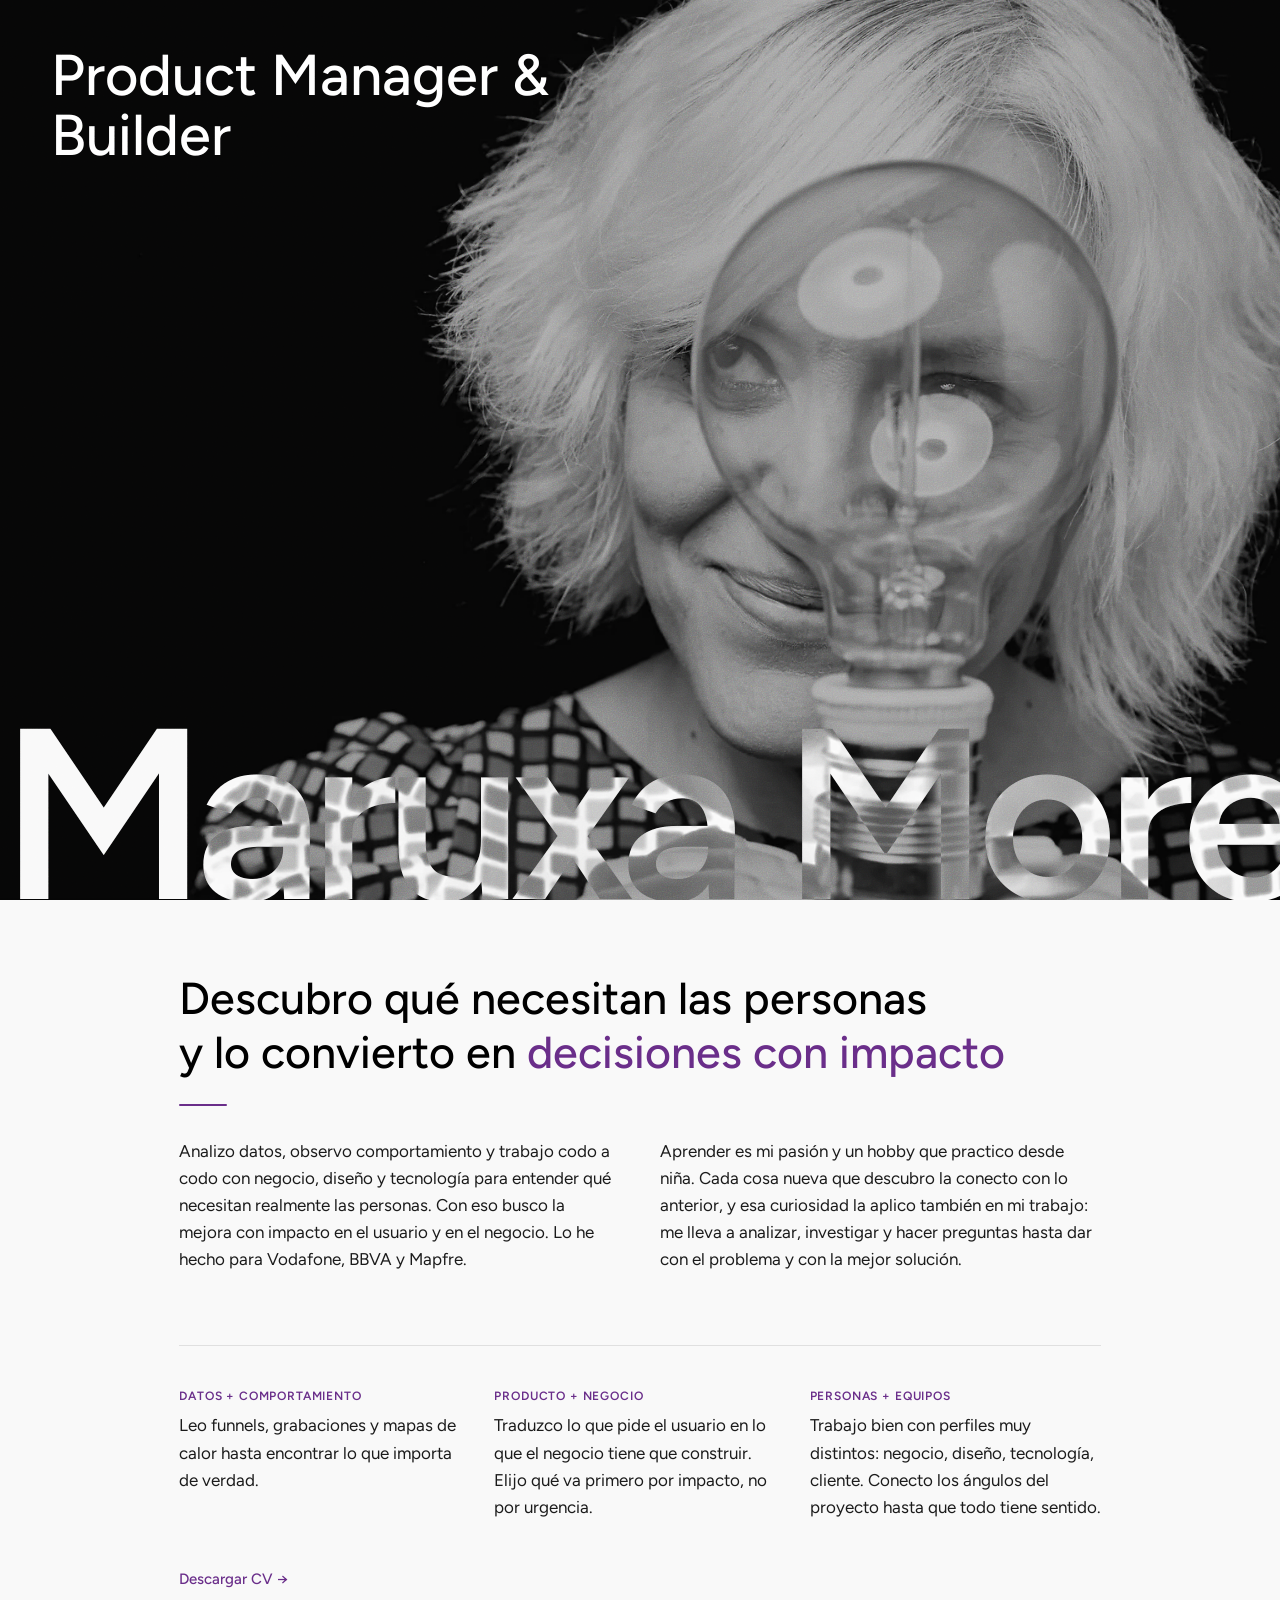
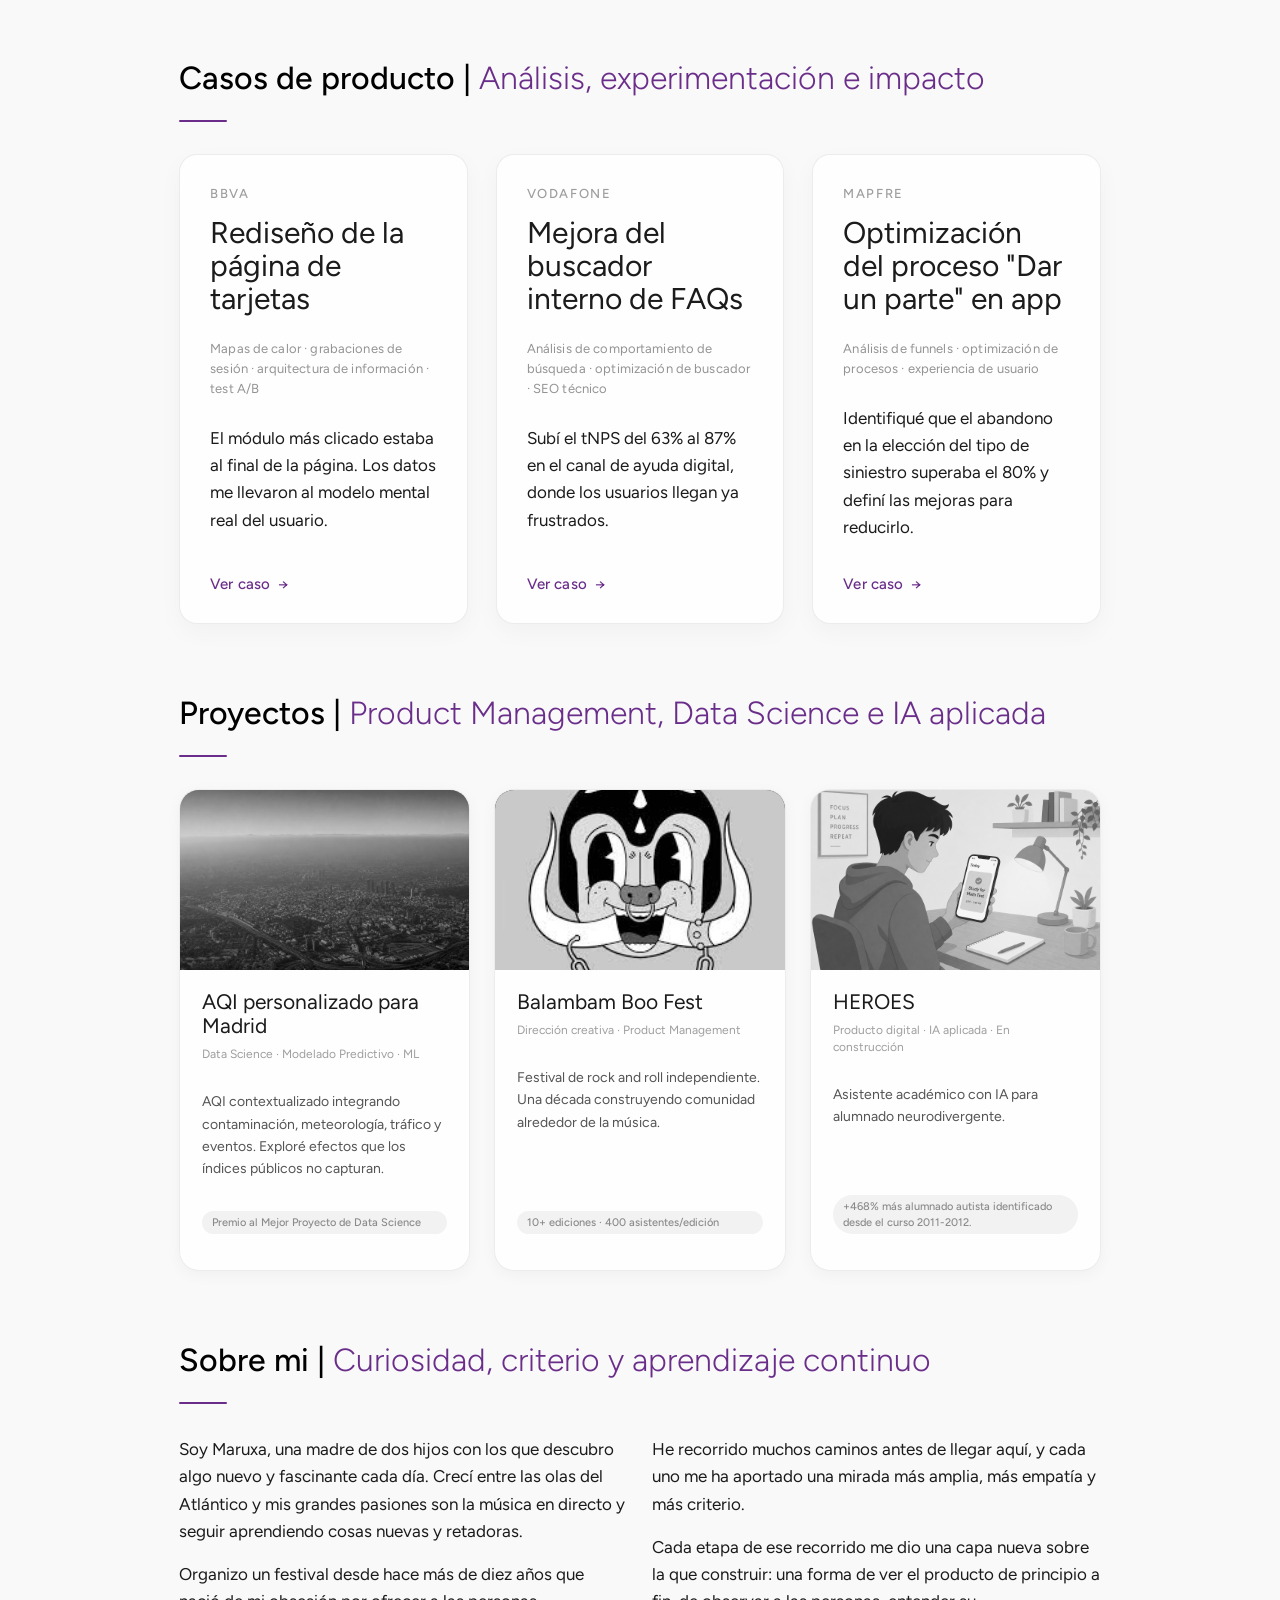
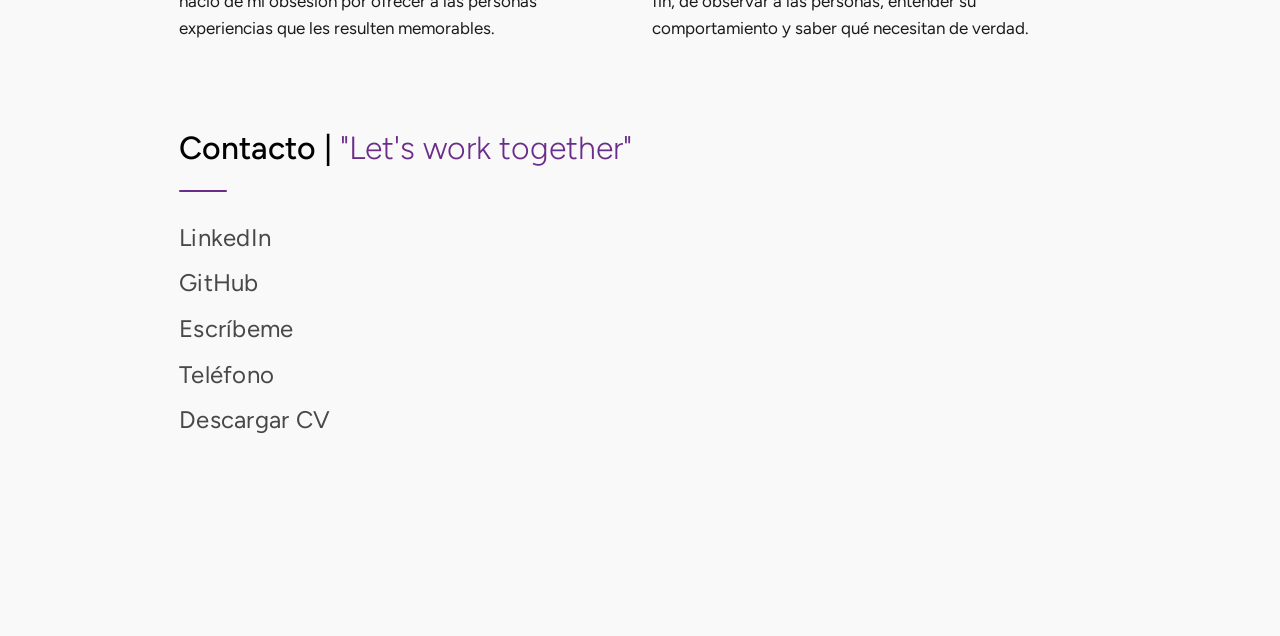
==== index.html @ 95487d27 "Tarjeta HEROES: cifra +468% y descripción actualizadas Co-authored-by: Cursor <cursoragent@cursor.co" ====
<!DOCTYPE html>
<html lang="es">
 <head>
  <meta charset="utf-8" />
  <meta http-equiv="X-UA-Compatible" content="IE=edge" />
  <meta name="viewport" content="width=device-width, initial-scale=1" />

  <!-- Site Meta content -->
  <link rel="apple-touch-icon" sizes="76x76" href="img/apple-touch-icon.png" />
  <link rel="manifest" href="img/site.webmanifest" />
  <link rel="mask-icon" href="img/safari-pinned-tab.svg" color="#5bbad5" />
  <meta name="msapplication-TileColor" content="#da532c" />
  <meta name="theme-color" content="#ffffff" />

  <meta name="description" content="Maruxa Moreira, Product Manager & Builder." />
  <meta property="og:title" content="Maruxa Moreira | Product Manager & Builder" />
  <meta property="og:type" content="website" />
  <meta property="og:url" content="https://maruxamoreira.com" />
  <meta property="og:description" content="Maruxa Moreira, Product Manager & Builder." />
  <meta property="og:image" content="https://maruxamoreira.com/img/Maruxa&Fer29-min.jpg" />

  <title>Maruxa Moreira | Product Manager &amp; Builder</title>
  <!-- Favicon Included -->
  <link
   rel="icon"
   type="image/png"
   sizes="32x32"
   href="img/favicon-32x32.png"
  />
  <link
   rel="icon"
   type="image/png"
   sizes="16x16"
   href="img/favicon-16x16.png"
  />
  <link rel="manifest" href="img/site.webmanifest" />
  <!-- Main Stylesheet Included -->
  <script>document.documentElement.classList.add("js");</script>
  <link rel="stylesheet" type="text/css" href="css/style.css?v=hero2" />
 </head>

 <body>
  <!-- Header Section -->
  <header></header>
  <!-- Body Section -->
  <main>
   <section class="hero">
    <div class="hero-section">
     <div class="image_container">
      <div class="header-section">
       <div class="title-wrapper-hero">
        <p class="header-element-subtitle-hero">
         Product Manager &amp;<br>Builder
        </p>
        <p class="header-element-title-hero">
         <span class="marquee-track">
          <span class="marquee-item">Maruxa Moreira&nbsp;·&nbsp;</span>
          <span class="marquee-item" aria-hidden="true">Maruxa Moreira&nbsp;·&nbsp;</span>
         </span>
        </p>
       </div>
      </div>
      <img
       src="img/hero-1600.webp"
       srcset="img/hero-1200.webp 1200w, img/hero-1600.webp 1600w, img/hero-2400.webp 2400w"
       sizes="max(100vw, 150vh)"
       width="2400"
       height="1600"
       fetchpriority="high"
       decoding="async"
       alt="Maruxa Moreira, Product Manager, Product Designer y Product Builder"
      />
      <svg class="hero-grain" aria-hidden="true" focusable="false">
       <filter id="hero-grain">
        <feTurbulence type="fractalNoise" baseFrequency="0.8" numOctaves="4" stitchTiles="stitch" />
       </filter>
       <rect width="100%" height="100%" filter="url(#hero-grain)" />
      </svg>
     </div>
    </div>
   </section>

   <section class="about">
    <h2 class="frase">Descubro qué necesitan las personas<br>y lo convierto en <span>decisiones con impacto</span></h2>
    <div class="linea"></div>

    <div class="dos-col">
     <div class="col">
      <p>Analizo datos, observo comportamiento y trabajo codo a codo con negocio, diseño y tecnología para entender qué necesitan realmente las personas. Con eso busco la mejora con impacto en el usuario y en el negocio. Lo he hecho para Vodafone, BBVA y Mapfre.</p>
     </div>
     <div class="col">
      <p>Aprender es mi pasión y un hobby que practico desde niña. Cada cosa nueva que descubro la conecto con lo anterior, y esa curiosidad la aplico también en mi trabajo: me lleva a analizar, investigar y hacer preguntas hasta dar con el problema y con la mejor solución.</p>
     </div>
    </div>

    <hr class="sep">

    <div class="tres-col">
     <div class="item">
      <strong>Datos + comportamiento</strong>
      <p>Leo funnels, grabaciones y mapas de calor hasta encontrar lo que importa de verdad.</p>
     </div>
     <div class="item">
      <strong>Producto + negocio</strong>
      <p>Traduzco lo que pide el usuario en lo que el negocio tiene que construir. Elijo qué va primero por impacto, no por urgencia.</p>
     </div>
     <div class="item">
      <strong>Personas + equipos</strong>
      <p>Trabajo bien con perfiles muy distintos: negocio, diseño, tecnología, cliente. Conecto los ángulos del proyecto hasta que todo tiene sentido.</p>
     </div>
    </div>

    <a href="img/PM_CV_Maruxa Moreira.pdf" class="cta-link" target="_blank" rel="noopener noreferrer" aria-label="Descargar CV en PDF">Descargar CV →</a>
   </section>
   <section class="success-cases" id="casos">
    <div class="header-section">
     <div class="title-wrapper">
      <span class="header-element-title">Casos de producto | </span>
      <span class="header-element-subtitle">
        Análisis, experimentación e impacto
      </span>
     </div>
     <div class="linea"></div>
    </div>
    <div class="two-columns container-last-p success-cases-grid">
     <a
      class="success-cases-element success-cases-card"
      href="bbva.html"
      aria-label="Ver caso BBVA: Optimización de ventas digitales y experiencia omnicanal en banca"
     >
      <div class="success-cases-element-header">
       <span class="success-cases-element-header-company">BBVA</span>
       <p class="success-cases-element-header-title">
        Rediseño de la página de tarjetas
       </p>
       <p class="success-cases-card-meta">
        Mapas de calor · grabaciones de sesión · arquitectura de información · test A/B
       </p>
       <p class="success-cases-card-impact"><strong>
        El módulo más clicado estaba al final de la página. Los datos me llevaron al modelo mental real del usuario.
        </strong></p>
       <span class="success-cases-card-cta">Ver caso</span>
      </div>
     </a>
     <a
      class="last success-cases-card"
      href="vodafone.html"
      aria-label="Ver caso Vodafone: Mejora del buscador interno de FAQs"
     >
      <div class="success-cases-element-header">
       <span class="success-cases-element-header-company">VODAFONE</span>
       <p class="success-cases-element-header-title">
        Mejora del buscador interno de FAQs
       </p>
       <p class="success-cases-card-meta">
        Análisis de comportamiento de búsqueda · optimización de buscador · SEO técnico
       </p>
       <p class="success-cases-card-impact"><strong>
        Subí el tNPS del 63% al 87% en el canal de ayuda digital, donde los usuarios llegan ya frustrados.
        </strong></p>
       <span class="success-cases-card-cta">Ver caso</span>
      </div>
     </a>
     <a
      class="success-cases-element success-cases-card"
      href="mapfre.html"
      aria-label='Ver caso MAPFRE: Optimización del proceso "Dar un parte" en app'
     >
      <div class="success-cases-element-header">
       <span class="success-cases-element-header-company">MAPFRE</span>
       <p class="success-cases-element-header-title">
        Optimización del proceso "Dar un parte" en app
       </p>
       <p class="success-cases-card-meta">
        Análisis de funnels · optimización de procesos · experiencia de usuario
       </p>
       <p class="success-cases-card-impact"><strong>
        Identifiqué que el abandono en la elección del tipo de siniestro superaba el 80% y definí las mejoras para reducirlo.
        </strong></p>
       <span class="success-cases-card-cta">Ver caso</span>
      </div>
     </a>
   </div>
  </section>
   <section class="special-projects">
    <div class="header-section">
     <div class="title-wrapper">
      <span class="header-element-title">Proyectos | </span>
      <span class="header-element-subtitle">
       Product Management, Data Science e IA aplicada
      </span>
     </div>
     <div class="linea"></div>
    </div>
   <div class="project-cards-grid">

    <a href="immune.html" class="project-card">
     <div class="project-card-img project-card-img--aqi">
      <img src="img/project-aqi.jpg" alt="Vista aérea de Madrid con capa de contaminación atmosférica" loading="lazy">
     </div>
     <div class="project-card-body">
      <h3 class="project-card-title">AQI personalizado para Madrid</h3>
      <p class="project-card-meta">Data Science · Modelado Predictivo · ML</p>
      <p class="project-card-desc">AQI contextualizado integrando contaminación, meteorología, tráfico y eventos. Exploré efectos que los índices públicos no capturan.</p>
      <span class="project-card-achievement">Premio al Mejor Proyecto de Data Science</span>
     </div>
    </a>

    <a href="balambam.html" class="project-card">
     <div class="project-card-img project-card-img--festival">
      <img src="img/project-balambam.jpg" alt="Concierto en el Balambam Boo Fest, Toledo" loading="lazy">
     </div>
     <div class="project-card-body">
      <h3 class="project-card-title">Balambam Boo Fest</h3>
      <p class="project-card-meta">Dirección creativa · Product Management</p>
      <p class="project-card-desc">Festival de rock and roll independiente. Una década construyendo comunidad alrededor de la música.</p>
      <span class="project-card-achievement">10+ ediciones · 400 asistentes/edición</span>
     </div>
    </a>

    <a href="heroes.html" class="project-card">
     <div class="project-card-img project-card-img--maru">
      <img src="img/project-maru.jpg" alt="HEROES, asistente académico con IA para alumnado neurodivergente" loading="lazy">
     </div>
     <div class="project-card-body">
      <h3 class="project-card-title">HEROES</h3>
      <p class="project-card-meta">Producto digital · IA aplicada · En construcción</p>
      <p class="project-card-desc">Asistente académico con IA para alumnado neurodivergente.</p>
      <span class="project-card-achievement">+468% más alumnado autista identificado desde el curso 2011-2012.</span>
     </div>
    </a>

   </div>
   </section>
   <section class="about-me">
    <div class="header-section">
     <div class="title-wrapper">
      <span class="header-element-title">Sobre mi | </span>
      <span class="header-element-subtitle">
       Curiosidad, criterio y aprendizaje continuo
      </span>
     </div>
     <div class="linea"></div>
    </div>
    <div class="two-columns bottom-spacer">
     <div>
      <p>
       Soy Maruxa, una madre de dos hijos con los que descubro algo nuevo y fascinante cada día. Crecí entre las olas del Atlántico y mis grandes pasiones son la música en directo y seguir aprendiendo cosas nuevas y retadoras.
      </p>
      <p>
       Organizo un festival desde hace más de diez años que nació de mi obsesión por ofrecer a las personas experiencias que les resulten memorables.
      </p>
     </div>
     <div class="container-last-p">
      <p>
       He recorrido muchos caminos antes de llegar aquí, y cada uno me ha aportado una mirada más amplia, más empatía y más criterio.
      </p>
      <p>
       Cada etapa de ese recorrido me dio una capa nueva sobre la que construir: una forma de ver el producto de principio a fin, de observar a las personas, entender su comportamiento y saber qué necesitan de verdad.
      </p>
     </div>
    </div>
   </section>
   <section class="contact">
    <div class="header-section">
     <div class="title-wrapper">
      <span class="header-element-title">Contacto | </span>
      <span class="header-element-subtitle"> "Let's work together" </span>
     </div>
     <div class="linea"></div>
    </div>
    <div class="socials">
     <a
      href="https://www.linkedin.com/in/maruxamoreira/"
      target="_blank"
      rel="noopener noreferrer"
     >
      <p class="socials-title">LinkedIn</p>
     </a>
     <a
      href="https://github.com/marusheena/Calidad-del-Aire-en-Madrid"
      target="_blank"
      rel="noopener noreferrer"
     >
      <p class="socials-title">GitHub</p>
     </a>
     <a
      href="mailto:maruxamoreira@gmail.com"
      target="_blank"
      rel="noopener noreferrer"
     >
      <p class="socials-title">Escríbeme</p>
     </a>
     <a href="tel:692694191" target="_blank" rel="noopener noreferrer">
      <p class="socials-title">Teléfono</p>
     </a>
     <a href="img/PM_CV_Maruxa Moreira.pdf" target="_blank" rel="noopener noreferrer" aria-label="Descargar CV en PDF">
      <p class="socials-title">Descargar CV</p>
     </a>
    </div>
   </section>
  </main>
  <!-- Footer Section -->
  <footer>
  </footer>
  <!-- Custom Js Included -->
  <div class="cursor"></div>
  <script src="js/custom.js?v=hero2"></script>
 </body>
</html>
---- css/style.css ----
@charset "utf-8";

/*** Fonts Face CSS ***/
@import url('https://fonts.googleapis.com/css2?family=Figtree:ital,wght@0,300..900;1,300..900&display=swap');



/**** CSS Variables ****/

/** use variables in css property like, background-color: var(--primary-color); */
:root {
    /* --- color variables --- */
    --primary-color: #f9f9f9;
    --secondary-color: #fff;
    --border-color: #e8dede;
    --divider-color: #e5e5e5;
    --text-primary-color: #1B1B1B;
    --text-secondary-color: #888888
;
    --text-selection-color: #b3d4fc;
    --accent-color: #6a2e8a;
    --accent-soft-color: rgba(106, 46, 138, 0.18);
    --section-spacing: 72px;
    --section-spacing-mobile: 52px;
}

/* -=- Common Element CSS Start -=- */
*,
*:before,
*:after {
    -webkit-box-sizing: border-box;
    -moz-box-sizing: border-box;
    box-sizing: border-box;
}

::-moz-selection {
    background: var(--text-selection-color);
    text-shadow: none;
}

::selection {
    background: var(--text-selection-color);
    text-shadow: none;
}

/* Prevent font size inflation */
html {
  -moz-text-size-adjust: none;
  -webkit-text-size-adjust: none;
  text-size-adjust: none;
}

html,
body {
    margin: 0px;
    padding: 0px;
    font-family: 'Figtree', sans-serif;
    font-size: 16px;
    line-height: 20px;
    -webkit-font-smoothing: antialiased;
    -moz-osx-font-smoothing: grayscale;
    background-color: var(--primary-color);
}

.cursor {
    position: absolute;
    width: 50px;
    height: 50px;
    border-radius: 50%;
    background: rgba(0, 0, 0, 0.5);
    pointer-events: none; /* Asegura que el cursor no interfiera con otros elementos */
    mix-blend-mode: difference; /* Ajusta esto para lograr el efecto deseado */
}

/* img {
    border: 0px !important;
    outline: none;
    width: 100%;
    max-width: 100%;
    display: block;
} */

ul,
ol {
    /* margin: 0px; */
    /* padding: 0px; */
}

a {
    text-decoration: none;
    outline: none;
}

/* A elements that don't have a class get default styles */
a:not([class]) {
  text-decoration-skip-ink: auto;
  color: currentColor;
}

/* Remove default margin in favour of better control in authored CSS */
body, h1, h2, h3, h4, p,
figure, blockquote, dl, dd {
}

/* Remove list styles on ul, ol elements with a list role, which suggests default styling will be removed */
ul[role='list'],
ol[role='list'] {
  list-style: none;
}

a:hover,
a:focus,
a:active,
a:visited {
    outline: none;
    text-decoration: none;
}

.btn:focus,
.btn.focus,
.form-control:hover,
.form-control:focus,
.form-control:focus:Active {
    outline: none !important;
    box-shadow: none !important;
    -webkit-box-shadow: none !important;
}

p {
    margin: 0px;
    font-size: 17px;
    line-height: 1.6;
    color: var(--text-primary-color);
    font-weight: normal;
    padding-bottom: 16px;
}

hr {
    margin: 1em 0;
    padding: 0;
    display: block;
    border: 0;
    border-top: 1px solid var(--border-color);
}

audio,
canvas,
iframe,
img,
svg,
video {
    vertical-align: middle;
}

fieldset {
    border: 0;
    margin: 0;
    padding: 0;
}

input::placeholder {
    /* Chrome, Firefox, Opera, Safari 10.1+ */
    color: var(--text-secondary-color);
    opacity: 1;
}

input:-ms-input-placeholder {
    /* Internet Explorer 10-11 */
    color: var(--text-secondary-color);
}

input::-ms-input-placeholder {
    /* Microsoft Edge */
    color: var(--text-secondary-color);
}

/* Inherit fonts for inputs and buttons */
input, button,
textarea, select {
  font: inherit;
}

textarea {
    resize: none;
}

/* Make sure textareas without a rows attribute are not tiny */
textarea:not([rows]) {
  min-height: 10em;
}

textarea::placeholder {
    color: var(--text-secondary-color);
    opacity: 1;
}

textarea:-ms-input-placeholder {
    color: var(--text-secondary-color);
}

textarea::-ms-input-placeholder {
    color: var(--text-secondary-color);
}

h1,
h2,
h3,
h4,
h5,
h6,
.h1,
.h2,
.h3,
.h4,
.h5,
.h6,
p,
a {
    font-family: 'Figtree', sans-serif;
}

/*** Heading CSS ***/
h1,
.h1 {
    line-height: 32px;
}

h2,
.h2 {
    line-height: 32px;

}

h3,
.h3 {
    line-height: 32px;
}

h4,
.h4 {
    line-height: 32px;
}

h5,
.h5 {
    line-height: 32px;
}

h6,
.h6 {
    line-height: 32px;
}

/* Common Class CSS related to text alignment*/
.text-center {
    text-align: center;
}

.text-left {
    text-align: left;
}

.text-right {
    text-align: right;
}

.text-introduction {
    margin-top: 24px;
}

.grey {
    color: var(--text-secondary-color) !important;
}

/* -=- Header CSS -=- */
header {}

/* -=- Footer CSS -=- */
footer {
    padding: 2rem 8vw 3rem;
}

footer .footer-cv-link {
    margin-top: 0;
}

/* -=- Main Area CSS -=- */
main {}

/* -=- Keyframe CSS -=- */

.bottom-spacer {
    margin-bottom: 0;
}

.divider {
    background-color: var(--divider-color);
    height: 1px;
    margin-top: 1.5rem;
    margin-bottom: 1.5rem;
}

.hero-section {
    width: 100%;
    display: flex;
    justify-content: center;
    align-items: center;
    background-color: black;
}

.hero {
    background-color: black;
    padding: 0;
    height: 100vh;
    height: 100dvh;
    position: relative;
    overflow: hidden;
    display: flex;
    align-items: flex-end;
}

.title-wrapper {
    z-index: 2;
}

.header-element {
    display: block;
}

.header-section {
    display: flex;
    align-self: center;
    flex-direction: column;
}

.hero .header-section {
    position: absolute;
    top: 0;
    bottom: 0;
    left: 0;
    width: 100%;
    max-width: none;
    align-items: flex-start;
    align-self: stretch;
    height: 100%;
    padding: 0;
    overflow: hidden;
}

.hero .title-wrapper-hero {
    position: relative;
    width: 100%;
    height: 100%;
    max-width: none;
    display: flex;
    align-items: flex-end;
}

.header-element-title-hero {
    font-weight: 600;
    font-size: min(19vw, 40dvh);
    margin: 0 0 -0.15em;
    padding: 0;
    width: 100%;
    overflow: hidden;
    line-height: 1;
    letter-spacing: -0.05em;
    white-space: nowrap;
    z-index: 2;
    font-family: 'Figtree', sans-serif;
    color: #fff;
    mix-blend-mode: difference;
}

.marquee-track {
    display: flex;
    width: max-content;
    animation: marquee-scroll 20s linear infinite;
    will-change: transform;
}

.marquee-item {
    flex-shrink: 0;
}

@keyframes marquee-scroll {
    from { transform: translateX(0); }
    to { transform: translateX(-50%); }
}

.hero-grain {
    position: absolute;
    inset: 0;
    width: 100%;
    height: 100%;
    z-index: 3;
    pointer-events: none;
    mix-blend-mode: overlay;
    opacity: 0.35;
}

@media (prefers-reduced-motion: reduce) {
    .marquee-track {
        animation: none;
    }
}

.header-element-subtitle-hero {
    position: absolute;
    top: clamp(20px, 5vh, 64px);
    left: 0;
    font-weight: 500;
    font-size: clamp(22px, 4.5vw, 80px);
    color: #fff;
    line-height: 1.05;
    margin: 0 0 0 clamp(16px, 4vw, 56px);
    padding: 0;
    z-index: 2;
    font-family: 'Figtree', sans-serif;
}

.header-element-title {
    font-weight: 500;
    font-size: 32px;
    margin-bottom: 8px;
    line-height: 1.1;
    z-index: 2;
}
.header-element-subtitle {
    font-weight: 300;
    font-size: 32px;
    color: #6a2e8a;
    line-height: 1.1;
    z-index: 2;
}

.about,
.habilitites,
.success-cases,
.special-projects,
.projects,
.about-me,
.contact {
    margin-left: 8vw;
    margin-right: 8vw;
}

.about {
    margin-top: 0;
    padding-top: 72px;
    padding-bottom: 0;
}

.frase { font-size: clamp(1.8rem, 4.5vw, 2.8rem); font-weight: 500; line-height: 1.2; font-family: 'Figtree', sans-serif; margin: 0 0 0.25rem; }
.frase span { color: #6a2e8a; }
.linea { width: 48px; height: 2px; background: #6a2e8a; margin: 1.5rem 0 2rem; border-radius: 2px; }
.dos-col { display: grid; grid-template-columns: repeat(auto-fit, minmax(280px, 1fr)); gap: 2.5rem; }
.sep { border: none; border-top: 0.5px solid #e0e0e0; margin: 3.5rem 0 2.5rem; }
.tres-col { display: grid; grid-template-columns: repeat(auto-fit, minmax(200px, 1fr)); gap: 1.5rem; }
.item strong { display: block; font-size: 12px; font-weight: 600; color: #6a2e8a; text-transform: uppercase; letter-spacing: 0.07em; margin-bottom: 6px; }
.cta-link { display: inline-block; margin-top: 2rem; color: #6a2e8a; font-size: 15px; font-weight: 500; text-decoration: none; }
.cta-link:hover { color: #2c2c2a; }

.habilitites {
    margin-top: 0;
    padding-top: 80px;
}

.success-cases,
.special-projects,
.projects,
.about-me,
.contact {
    margin-top: var(--section-spacing);
}

.success-cases {
    padding-bottom: 0;
}

.special-projects-feature {
    display: grid;
    grid-template-columns: 1fr;
    gap: 28px;
    align-items: stretch;
    margin-top: 40px;
    padding: 30px;
    border: 1px solid rgba(27, 27, 27, 0.08);
    border-radius: 24px;
    background: rgba(255, 255, 255, 0.72);
    box-shadow: 0 10px 30px rgba(27, 27, 27, 0.04);
}

.special-projects-copy {
    display: flex;
    flex-direction: column;
}

.special-projects-company {
    display: inline-block;
    font-weight: 500;
    font-size: 13px;
    letter-spacing: 0.12em;
    text-transform: uppercase;
    line-height: 1.1;
    padding-bottom: 14px;
    color: var(--text-secondary-color);
    opacity: 0.82;
}

.special-projects-title {
    margin: 0;
    padding-bottom: 22px;
    font-weight: 400;
    font-size: 30px;
    line-height: 1.08;
    color: var(--text-primary-color);
    font-family: 'Figtree', sans-serif;
}

.special-projects-meta {
    font-size: 13px;
    line-height: 1.55;
    letter-spacing: 0.01em;
    color: var(--text-secondary-color);
    padding-bottom: 22px;
    opacity: 0.9;
}

.special-projects-summary,
.special-projects-contribution {
    font-size: 18px;
    line-height: 1.65;
    color: var(--text-primary-color);
    padding-bottom: 18px;
    max-width: 62ch;
}

.special-projects-contribution {
    color: rgba(27, 27, 27, 0.88);
}

.special-projects-award {
    font-size: 15px;
    line-height: 1.5;
    letter-spacing: 0.01em;
    color: rgba(106, 46, 138, 0.88);
    padding-bottom: 0;
}

.special-projects-cta {
    margin-top: 28px;
    display: inline-flex;
    align-items: center;
    position: relative;
    gap: 8px;
    width: fit-content;
    font-size: 15px;
    line-height: 1.2;
    font-weight: 500;
    color: #6a2e8a;
    letter-spacing: 0.01em;
    font-family: 'Figtree', sans-serif;
    text-decoration: none;
    transition: color 180ms ease, gap 180ms ease;
}

.download-cv-link {
    display: inline-flex;
    align-items: center;
    position: relative;
    gap: 8px;
    width: fit-content;
    font-size: 15px;
    line-height: 1.2;
    font-weight: 500;
    color: #6a2e8a;
    letter-spacing: 0.01em;
    font-family: 'Figtree', sans-serif;
    text-decoration: none;
    transition: color 180ms ease, gap 180ms ease;
}
.special-projects-cta::after, .download-cv-link::after {
    content: "→";
    font-size: 14px;
    line-height: 1;
    position: relative;
    top: 1px;
}

.special-projects-cta::before, .download-cv-link::before {
    content: "";
    position: absolute;
    left: 0;
    bottom: -2px;
    width: 100%;
    height: 1px;
    background-color: currentColor;
    transform: scaleX(0);
    transform-origin: left center;
    transition: transform 220ms ease;
}

.special-projects-cta:hover,
.special-projects-cta:focus-visible,
.download-cv-link:hover,
.download-cv-link:focus-visible {
    color: #2c2c2a;
    gap: 10px;
}

.special-projects-cta:hover::before,
.special-projects-cta:focus-visible::before,
.download-cv-link:hover::before,
.download-cv-link:focus-visible::before {
    transform: scaleX(1);
}

.special-projects-visual {
    min-height: 320px;
    display: flex;
    align-items: center;
    justify-content: center;
}

.special-projects-visual-frame {
    position: relative;
    width: min(100%, 420px);
    aspect-ratio: 1 / 1;
    border-radius: 28px;
    background:
        radial-gradient(circle at center, rgba(106, 46, 138, 0.12), rgba(106, 46, 138, 0.02) 38%, transparent 39%),
        linear-gradient(145deg, rgba(255, 255, 255, 0.92), rgba(245, 243, 248, 0.82));
    border: 1px solid rgba(27, 27, 27, 0.08);
    overflow: hidden;
}

.special-projects-ring {
    position: absolute;
    border-radius: 50%;
    border: 1px solid rgba(106, 46, 138, 0.24);
    left: 50%;
    top: 50%;
    transform: translate(-50%, -50%);
}

.special-projects-ring-outer {
    width: 82%;
    height: 82%;
}

.special-projects-ring-middle {
    width: 58%;
    height: 58%;
}

.special-projects-ring-inner {
    width: 32%;
    height: 32%;
    background: rgba(106, 46, 138, 0.08);
}

.special-projects-node,
.special-projects-center-label {
    position: absolute;
    display: inline-flex;
    align-items: center;
    justify-content: center;
    color: var(--text-primary-color);
}

.special-projects-node {
    padding: 10px 14px;
    border-radius: 999px;
    font-size: 12px;
    line-height: 1.2;
    letter-spacing: 0.06em;
    text-transform: uppercase;
}

.special-projects-center-label {
    left: 50%;
    top: 50%;
    transform: translate(-50%, -50%);
    text-align: center;
    font-family: 'Figtree', sans-serif;
    font-size: 26px;
    line-height: 1.08;
}

.special-projects-node.node-top {
    top: 10%;
    left: 50%;
    transform: translateX(-50%);
}

.special-projects-node.node-right {
    top: 50%;
    right: 6%;
    transform: translateY(-50%);
}

.special-projects-node.node-bottom {
    bottom: 10%;
    left: 50%;
    transform: translateX(-50%);
}

.special-projects-node.node-left {
    top: 50%;
    left: 6%;
    transform: translateY(-50%);
}

/* ── Grid de proyecto cards ── */
.project-cards-grid {
    display: grid;
    grid-template-columns: repeat(3, 1fr);
    gap: 20px;
    margin-top: 0;
}

.project-card {
    border-radius: 20px;
    border: 1px solid rgba(27, 27, 27, 0.08);
    background: rgba(255, 255, 255, 0.72);
    box-shadow: 0 4px 16px rgba(27, 27, 27, 0.04);
    overflow: hidden;
    display: flex;
    flex-direction: column;
    color: inherit;
    text-decoration: none;
    transition: box-shadow 220ms ease, transform 220ms ease;
}

.project-card:hover {
    box-shadow: 0 10px 32px rgba(27, 27, 27, 0.10);
    transform: translateY(-3px);
}

.project-card-img {
    width: 100%;
    height: 180px;
    overflow: hidden;
    flex-shrink: 0;
    position: relative;
}

.project-card-img img {
    width: 100%;
    height: 100%;
    object-fit: cover;
    display: block;
    filter: grayscale(100%);
    transition: filter 420ms ease, transform 320ms ease;
}

.project-card:hover .project-card-img img {
    filter: grayscale(0%);
    transform: scale(1.04);
}

.project-card-img--aqi {
    background: linear-gradient(160deg, #c5cfd6, #8fa0ad);
}

.project-card-img--festival {
    background: linear-gradient(160deg, #2a1a0e, #5c3520);
}

.project-card-img--maru {
    background: linear-gradient(160deg, rgba(106, 46, 138, 0.12), rgba(106, 46, 138, 0.28));
}

/* Badge superpuesto sobre la imagen */
.project-card-badge {
    position: absolute;
    bottom: 10px;
    left: 12px;
    background: rgba(255, 255, 255, 0.88);
    backdrop-filter: blur(6px);
    -webkit-backdrop-filter: blur(6px);
    padding: 4px 10px;
    border-radius: 999px;
    font-size: 10px;
    font-weight: 600;
    letter-spacing: 0.08em;
    text-transform: uppercase;
    color: rgba(27, 27, 27, 0.65);
    font-family: 'Figtree', sans-serif;
    line-height: 1.3;
    z-index: 1;
}

.project-card-body {
    padding: 20px 22px 22px;
    display: flex;
    flex-direction: column;
    flex: 1;
}

.project-card-title {
    font-family: 'Figtree', sans-serif;
    font-size: 21px;
    font-weight: 400;
    line-height: 1.15;
    color: var(--text-primary-color);
    margin: 0 0 8px;
}

.project-card-meta {
    font-size: 12px;
    color: rgba(27, 27, 27, 0.42);
    margin: 0 0 12px;
    line-height: 1.4;
}

.project-card-desc {
    font-size: 14px;
    line-height: 1.6;
    color: rgba(27, 27, 27, 0.75);
    margin: 0 0 14px;
    flex: 1;
}

/* Elemento de cierre — igual en las tres cards */
.project-card-achievement {
    display: inline-block;
    font-size: 11px;
    font-weight: 500;
    font-family: 'Figtree', sans-serif;
    color: rgba(27, 27, 27, 0.48);
    background: rgba(27, 27, 27, 0.05);
    border-radius: 999px;
    padding: 4px 10px;
    line-height: 1.4;
    margin-bottom: 14px;
}

.project-card-cta {
    display: inline-flex;
    align-items: center;
    gap: 6px;
    color: #6a2e8a;
    font-size: 14px;
    font-weight: 500;
    font-family: 'Figtree', sans-serif;
    text-decoration: none;
    margin-top: auto;
    transition: color 180ms ease, gap 180ms ease;
}

.project-card-cta::after {
    content: "→";
    font-size: 13px;
}

.project-card-cta:hover {
    color: #2c2c2a;
    gap: 10px;
}

.case-study-special-visual {
    margin-top: 34px;
    margin-bottom: 4px;
    min-height: auto;
}

.success-cases-grid {
    display: grid;
    grid-template-columns: 1fr;
    gap: 24px;
    align-items: stretch;
    margin-top: 0;
}

.success-cases-element {
    display: flex;
    flex-direction: column;
}

.success-cases-card {
    min-height: 100%;
    display: flex;
    flex-direction: column;
    padding: 32px 30px 30px;
    border: 1px solid rgba(27, 27, 27, 0.08);
    border-radius: 18px;
    background: rgba(255, 255, 255, 0.72);
    box-shadow: 0 8px 24px rgba(27, 27, 27, 0.035);
    transition: transform 220ms ease, box-shadow 220ms ease, border-color 220ms ease;
    backdrop-filter: blur(6px);
    -webkit-backdrop-filter: blur(6px);
    cursor: pointer;
    color: inherit;
}

.success-cases-card:hover {
    transform: translateY(-4px);
    box-shadow: 0 18px 42px rgba(27, 27, 27, 0.075);
    border-color: rgba(27, 27, 27, 0.12);
}

.success-cases-card:focus-visible {
    outline: none;
    transform: translateY(-4px);
    box-shadow: 0 18px 42px rgba(27, 27, 27, 0.075);
    border-color: rgba(106, 46, 138, 0.34);
}

.success-cases-element-header {
    display: flex;
    flex-direction: column;
    height: 100%;
}

.success-cases-element-header-company {
    font-weight: 500;
    font-size: 13px;
    letter-spacing: 0.12em;
    text-transform: uppercase;
    line-height: 1.1;
    padding-bottom: 14px;
    color: var(--text-secondary-color);
    opacity: 0.82;
}



.success-cases-element-header-title {
    font-weight: 400;
    font-size: 30px;
    line-height: 1.1;
    color: var(--text-primary-color);
    font-family: 'Figtree', sans-serif;
    padding-bottom: 24px;
}

.success-cases-card-meta {
    font-size: 13px;
    line-height: 1.55;
    letter-spacing: 0.01em;
    color: var(--text-secondary-color);
    padding-bottom: 26px;
    max-width: 100%;
    opacity: 0.9;
}

.success-cases-card-impact {
    font-size: 17px;
    line-height: 1.6;
    letter-spacing: 0;
    color: var(--text-primary-color);
    padding-bottom: 0;
    max-width: 100%;
    font-family: 'Figtree', sans-serif;
    font-weight: normal;
}

.success-cases-card-impact strong {
    font-weight: normal;
}

.success-cases-card-cta {
    margin-top: auto;
    display: inline-flex;
    align-items: center;
    position: relative;
    gap: 8px;
    width: fit-content;
    padding-top: 34px;
    font-size: 15px;
    line-height: 1.2;
    font-weight: 500;
    color: #6a2e8a;
    padding-bottom: 0;
    letter-spacing: 0.01em;
    font-family: 'Figtree', sans-serif;
    text-decoration: none;
    transition: color 180ms ease, gap 180ms ease;
}

.success-cases-card,
.success-cases-card:visited,
.success-cases-card:hover,
.success-cases-card:focus,
.success-cases-card:active {
    color: var(--text-primary-color);
    text-decoration: none;
}

.success-cases-card-cta::after {
    content: "→";
    font-size: 14px;
    line-height: 1;
    position: relative;
    top: 1px;
}

.success-cases-card-cta::before {
    content: "";
    position: absolute;
    left: 0;
    bottom: -2px;
    width: 100%;
    height: 1px;
    background-color: currentColor;
    transform: scaleX(0);
    transform-origin: left center;
    transition: transform 220ms ease;
}

.success-cases-card:hover .success-cases-card-cta,
.success-cases-card:focus-visible .success-cases-card-cta {
    color: #2c2c2a;
    gap: 10px;
}

.success-cases-card:hover .success-cases-card-cta::before,
.success-cases-card:focus-visible .success-cases-card-cta::before {
    transform: scaleX(1);
}

.case-page {
    margin: 60px 8vw 8vh 8vw;
    padding-top: 40px;
}

.case-page-project {
    padding-bottom: 10vh;
}

.case-study {
    width: 100%;
    max-width: none;
}

.case-study-back {
    display: inline-flex;
    align-items: center;
    position: relative;
    gap: 8px;
    width: fit-content;
    margin-bottom: 48px;
    font-size: 15px;
    line-height: 1.2;
    font-weight: 500;
    color: rgba(27, 27, 27, 0.82);
    letter-spacing: 0.01em;
    font-family: 'Figtree', sans-serif;
    text-decoration: none;
    transition: color 180ms ease, gap 180ms ease;
}

.case-study-back::before {
    content: "←";
    font-size: 14px;
    line-height: 1;
    position: relative;
    top: 1px;
}

.case-study-back::after {
    content: "";
    position: absolute;
    left: 0;
    bottom: -2px;
    width: 100%;
    height: 1px;
    background-color: currentColor;
    transform: scaleX(0);
    transform-origin: left center;
    transition: transform 220ms ease;
}

.case-study-back:hover {
    color: var(--accent-color);
    gap: 10px;
}

.case-study-back:hover::after,
.case-study-back:focus-visible::after {
    transform: scaleX(1);
}

.case-study-intro,
.case-study-divider,
.case-study-content {
    width: 100%;
    max-width: none;
}

.case-study-intro {
    display: block;
}

.case-study-header {
    max-width: 100%;
}

.case-study-overview {
    max-width: 100%;
    padding-top: 24px;
}

.case-study-company {
    display: inline-block;
    font-size: 13px;
    line-height: 1.1;
    letter-spacing: 0.12em;
    text-transform: uppercase;
    color: var(--text-secondary-color);
    padding-bottom: 16px;
    opacity: 0.82;
}

.case-study-title {
    margin: 0;
    padding-bottom: 0;
    font-family: 'Figtree', sans-serif;
    font-size: 64px;
    line-height: 1;
    font-weight: 400;
    color: var(--text-primary-color);
    max-width: 100%;
}

.case-study-meta {
    font-size: 15px;
    line-height: 1.5;
    color: var(--text-secondary-color);
    padding-bottom: 18px;
    opacity: 0.92;
}

.case-study-summary {
    max-width: 62ch;
    padding-bottom: 0;
    font-size: 19px;
    line-height: 1.6;
}

.case-study-resource-links {
    display: flex;
    flex-wrap: wrap;
    gap: 16px;
    padding-top: 22px;
}

.case-study-resource-link {
    display: inline-flex;
    align-items: center;
    position: relative;
    gap: 8px;
    width: fit-content;
    font-size: 15px;
    line-height: 1.2;
    font-weight: 500;
    color: rgba(27, 27, 27, 0.82);
    letter-spacing: 0.01em;
    font-family: 'Figtree', sans-serif;
    text-decoration: none;
    transition: color 180ms ease, gap 180ms ease;
}

.case-study-resource-link::after {
    content: "↗";
    font-size: 13px;
    line-height: 1;
    position: relative;
    top: 0;
}

.case-study-resource-link::before {
    content: "";
    position: absolute;
    left: 0;
    bottom: -2px;
    width: 100%;
    height: 1px;
    background-color: currentColor;
    transform: scaleX(0);
    transform-origin: left center;
    transition: transform 220ms ease;
}

.case-study-resource-link:hover,
.case-study-resource-link:focus-visible {
    color: var(--accent-color);
    gap: 10px;
}

.case-study-resource-link:hover::before,
.case-study-resource-link:focus-visible::before {
    transform: scaleX(1);
}

.case-study-highlights {
    display: grid;
    grid-template-columns: 1fr;
    gap: 20px;
    max-width: 1120px;
    padding-top: 36px;
}

.case-study-highlight {
    padding: 0;
    border-top: 0;
}

.case-study-highlight-label {
    font-size: 13px;
    line-height: 1.1;
    letter-spacing: 0.12em;
    text-transform: uppercase;
    color: var(--text-secondary-color);
    padding-bottom: 10px;
    opacity: 0.88;
}

.case-study-highlight-text {
    max-width: 22ch;
    padding-bottom: 0;
    line-height: 1.5;
    font-size: 16px;
}

.case-study-divider {
    height: 1px;
    margin: 40px 0 0;
    background-color: var(--divider-color);
}

.case-study-content {
    max-width: 920px;
    padding-top: 40px;
}

.case-study-section {
    padding-bottom: 48px;
}

.case-study-section:last-child {
    padding-bottom: 0;
}

.case-study-section-title {
    margin: 0;
    padding-bottom: 14px;
    font-family: 'Figtree', sans-serif;
    font-size: 30px;
    line-height: 1.08;
    font-weight: 400;
    color: var(--text-primary-color);
}

.case-study-section p:last-child {
    padding-bottom: 0;
}

.case-study-section p {
    padding-bottom: 12px;
}

.case-study-section .case-study-resource-link {
    margin-top: 6px;
}

.case-study-quote {
    margin: 28px 0;
    padding: 0 0 0 20px;
    border-left: 2px solid rgba(106, 46, 138, 0.35);
    font-family: 'Figtree', sans-serif;
    font-style: italic;
    font-size: 1.05rem;
    line-height: 1.65;
    color: rgba(27, 27, 27, 0.72);
}

/* Process flow — visual step-by-step */
.process-flow {
    display: flex;
    flex-wrap: wrap;
    align-items: flex-start;
    gap: 6px 4px;
    margin: 20px 0 8px;
}

.process-step {
    display: flex;
    flex-direction: column;
    align-items: center;
    gap: 7px;
    min-width: 88px;
    max-width: 108px;
}

.process-step-num {
    width: 32px;
    height: 32px;
    border-radius: 50%;
    background: rgba(106, 46, 138, 0.09);
    color: #6a2e8a;
    font-size: 0.7rem;
    font-weight: 700;
    display: flex;
    align-items: center;
    justify-content: center;
    font-family: 'Figtree', sans-serif;
    flex-shrink: 0;
}

.process-step-label {
    font-size: 0.74rem;
    font-weight: 600;
    color: #1B1B1B;
    text-align: center;
    font-family: 'Figtree', sans-serif;
    line-height: 1.35;
}

.process-arrow {
    color: rgba(106, 46, 138, 0.3);
    font-size: 1rem;
    margin-top: 6px;
    flex-shrink: 0;
    align-self: flex-start;
    padding-top: 6px;
}

/* Confidentiality note */
.case-confidentiality {
    background: rgba(106, 46, 138, 0.04);
    border-left: 3px solid rgba(106, 46, 138, 0.2);
    padding: 13px 18px;
    border-radius: 0 4px 4px 0;
    margin: 0 0 0;
}

.case-confidentiality p {
    margin: 0;
    padding-bottom: 0 !important;
    font-size: 0.82rem;
    color: rgba(27, 27, 27, 0.55);
    line-height: 1.55;
    font-family: 'Figtree', sans-serif;
}

@media (max-width: 768px) {
    .process-flow {
        flex-direction: column;
        align-items: flex-start;
        gap: 0;
    }

    .process-step {
        flex-direction: row;
        min-width: unset;
        max-width: unset;
        gap: 12px;
    }

    .process-step-label {
        text-align: left;
    }

    .process-arrow {
        margin: 2px 0 2px 11px;
        transform: rotate(90deg);
        transform-origin: center;
    }
}

.case-study-list {
    margin: 0;
    padding: 0 0 0 20px;
}

.case-study-list li {
    font-family: 'Figtree', sans-serif;
    font-size: 17px;
    line-height: 1.6;
    color: var(--text-primary-color);
    padding-bottom: 12px;
}

.case-study-list li:last-child {
    padding-bottom: 0;
}

.contact.case-study-contact {
    margin-top: 140px;
    margin-left: 0;
    margin-right: 0;
    padding-bottom: 2vh;
    width: 100%;
}

.contact.case-study-contact .divider {
    background: var(--divider-color);
}

.case-detail {
    max-width: 980px;
}

.case-detail-header {
    margin-bottom: 40px;
}

.case-detail-company {
    display: inline-block;
    font-size: 12px;
    line-height: 1.1;
    letter-spacing: 0.12em;
    text-transform: uppercase;
    color: var(--text-secondary-color);
    padding-bottom: 16px;
}

.case-detail-title {
    font-family: 'Figtree', sans-serif;
    font-size: 52px;
    line-height: 1.02;
    font-weight: 400;
    color: var(--text-primary-color);
    margin: 0;
    padding-bottom: 20px;
}

.case-detail-meta {
    font-size: 14px;
    line-height: 1.5;
    color: var(--text-secondary-color);
    padding-bottom: 20px;
}

.case-detail-summary {
    max-width: 40ch;
    padding-bottom: 0;
}

.case-detail-grid {
    display: grid;
    grid-template-columns: 1fr;
    gap: 20px;
}

.case-detail-block {
    padding: 24px 0;
    border-top: 1px solid rgba(27, 27, 27, 0.12);
}

.case-detail-block-title {
    font-size: 12px;
    line-height: 1.1;
    letter-spacing: 0.12em;
    text-transform: uppercase;
    color: var(--text-secondary-color);
    padding-bottom: 12px;
}

.case-detail-block p:last-child {
    padding-bottom: 0;
}

.case-detail-list {
    margin: 0;
    padding: 0;
    list-style: none;
}

.case-detail-list li {
    font-family: 'Figtree', sans-serif;
    font-size: 17px;
    line-height: 1.6;
    color: var(--text-primary-color);
    padding-bottom: 12px;
}

.case-detail-list li:last-child {
    padding-bottom: 0;
}

.case-back-link {
    display: inline-flex;
    align-items: center;
    gap: 8px;
    width: fit-content;
    margin-top: 40px;
    font-family: 'Figtree', sans-serif;
    font-size: 20px;
    line-height: 1;
    color: var(--text-primary-color);
    border-bottom: 1px solid rgba(27, 27, 27, 0.18);
}

.case-back-link::before {
    content: "←";
    font-size: 18px;
    line-height: 1;
}

.contact {
    margin-bottom: 8vh;
}

.contact .divider {
    margin-top: 18px;
    margin-bottom: 0;
    background-color: var(--divider-color);
    height: 1px;
}

.projects .divider {
    margin-top: 18px;
    margin-bottom: 0;
    background-color: var(--divider-color);
    height: 1px;
}

.image_container {
    position: absolute;
    inset: 0;
    width: 100%;
    height: 100%;
    display: flex;
    justify-content: flex-start;
    align-items: flex-end;
}

.image_container::after {
    content: "";
    position: absolute;
    inset: 0;
    z-index: 1;
    pointer-events: none;
    background: rgba(0, 0, 0, 0.22);
}

.image_container img {
    width: 100%;
    height: 100%;
    margin: 0;
    object-fit: cover;
    object-position: 72% center;
    transform: scaleX(-1);
    position: absolute;
    inset: 0;
    z-index: 0;
}

.js .hero .image_container img {
    opacity: 0;
    transition: opacity 800ms ease;
}

.js .hero .image_container img.is-loaded {
    opacity: 1;
}

@media (prefers-reduced-motion: reduce) {
    .js .hero .image_container img {
        transition: none;
    }
}

.jobs {
    margin-top: 20px;
}

.job-cell {
    display: grid;
    grid-template-columns: 1fr;
    align-items: baseline;
    row-gap: 4px;
    padding: 24px 0 26px;
    border-bottom: 1px solid var(--divider-color);
}

.job-cell p {
    padding-bottom: 0;
    line-height: 1.45;
}

.job-cell p:first-child {
    color: rgba(136, 136, 136, 0.9);
    font-size: 15px;
    font-weight: 400;
}

.job-cell p:nth-child(2) {
    color: var(--text-primary-color);
    font-weight: 600;
}

.job-cell p:last-child {
    color: rgba(27, 27, 27, 0.68);
    font-weight: 400;
}

.socials {
    display: grid;
    grid-template-columns: 1fr;
    row-gap: 18px;
    margin-top: 0;
}

.socials a {
    display: inline-block;
    position: relative;
    width: fit-content;
    padding: 0;
    color: rgba(27, 27, 27, 0.8);
    text-decoration: none;
    transition: color 180ms ease;
}

.socials p {
    padding-bottom: 0;
}

.socials-title {
    font-size: 24px;
    line-height: 1.15;
    font-weight: 400;
    letter-spacing: 0.01em;
    color: inherit;
    font-family: 'Figtree', sans-serif;
}

.socials a::after {
    content: "";
    position: absolute;
    left: 0;
    bottom: -2px;
    width: 100%;
    height: 1px;
    background-color: currentColor;
    transform: scaleX(0);
    transform-origin: left center;
    transition: transform 220ms ease;
}

.socials a:hover {
    color: var(--accent-color);
}

.socials a:hover .socials-title,
.socials a:focus-visible .socials-title {
    color: var(--accent-color);
}

.socials a:hover::after,
.socials a:focus-visible::after {
    transform: scaleX(1);
}

.container-last-p p:last-child {
    padding-bottom: 0px;
} 



/* https://developer.mozilla.org/en-US/docs/Web/CSS/@media/prefers-reduced-motion */
@media (prefers-reduced-motion) {
    
}

/****** Responsive CSS Start ******/

@media only screen and (min-width: 1200px) {
    .job-cell {
        grid-template-columns: 1fr 1fr 1fr;
        column-gap: 24px;
        row-gap: 0;
    }


    .title-wrapper {
        width: 100%;
    }

    .two-columns {
        display: grid;
        grid-template-columns: 1fr 1fr;
        grid-gap: 24px;
    }

    .success-cases-grid {
        grid-template-columns: repeat(3, minmax(0, 1fr));
        gap: 28px;
    }

    .special-projects-feature {
        grid-template-columns: minmax(0, 1.15fr) minmax(320px, 0.85fr);
        gap: 42px;
        padding: 36px;
    }

    .project-cards-grid {
        grid-template-columns: repeat(3, 1fr);
        gap: 24px;
    }

    .case-detail-grid {
        grid-template-columns: 1fr 1fr;
        column-gap: 48px;
    }
    .about, .habilitites, .success-cases, .special-projects, .projects, .about-me, .contact {
        margin-left: 14vw;
        margin-right: 14vw;
    }

    .case-page {
        margin: 0 14vw 8vh 14vw;
    }

    .case-study-highlights {
        grid-template-columns: repeat(3, minmax(0, 1fr));
        gap: 36px;
    }

   
}

@media only screen and (max-width: 1199px) {
    .habilitites {
    padding-top: 56px;
    }

    .success-cases,
    .special-projects,
    .projects,
    .about-me,
    .contact {
        margin-top: var(--section-spacing-mobile);
    }

    .last {
        margin-top: 42px;
    }

    .success-cases-grid {
        grid-template-columns: repeat(2, minmax(0, 1fr));
        margin-top: 0;
    }

    .special-projects-feature {
        margin-top: 0;
        padding: 28px;
    }

    .project-cards-grid {
        grid-template-columns: repeat(2, 1fr);
        gap: 20px;
    }

    .special-projects-title {
        font-size: 26px;
    }

    .special-projects-summary,
    .special-projects-contribution {
        font-size: 17px;
    }

    .success-cases-grid .last {
        margin-top: 0;
    }

    .job-cell {
        row-gap: 6px;
        padding: 24px 0;
    }

    .case-study-title {
        font-size: 56px;
        max-width: 100%;
        line-height: 1.02;
    }

    .case-study-summary {
        font-size: 18px;
    }

    .case-study-content {
        padding-top: 40px;
    }

    .case-study-section {
        padding-bottom: 40px;
    }
}

/* Media query for screens less than 740px wide */
@media (max-width: 768px) {
    .dos-col {
        grid-template-columns: 1fr;
        gap: 1.5rem;
    }

    .tres-col {
        grid-template-columns: 1fr;
        gap: 2rem;
    }

    .tres-col .item {
        border-top: 1px solid #e0e0e0;
        padding-top: 1.5rem;
    }

    .tres-col .item:first-child {
        border-top: none;
        padding-top: 0;
    }
}

@media (max-width: 740px), (max-aspect-ratio: 1/1) {
    .hero .image_container img {
        object-position: min(0px, max(calc(100vw - 150dvh), calc(50vw - 50dvh))) center;
    }

    .header-element-title-hero {
        font-size: min(40vw, 24dvh);
        mix-blend-mode: unset;
    }

    .header-element-subtitle-hero {
        top: 24px;
        font-size: clamp(28px, 10vw, 64px);
    }
}

@media (max-width: 740px) {
    .success-cases-grid {
        grid-template-columns: 1fr;
        margin-top: 0;
    }

    .special-projects-feature {
        margin-top: 0;
        padding: 24px;
        border-radius: 18px;
        gap: 24px;
    }

    .project-cards-grid {
        grid-template-columns: 1fr;
        gap: 16px;
    }

    .project-card-img {
        height: 200px;
    }

    .special-projects-title {
        font-size: 24px;
        line-height: 1.08;
    }

    .special-projects-summary,
    .special-projects-contribution {
        font-size: 16px;
        line-height: 1.6;
    }

    .special-projects-visual {
        min-height: 260px;
    }

    .special-projects-center-label {
        width: 46%;
        min-height: 84px;
        font-size: 22px;
    }

    .special-projects-node {
        font-size: 11px;
        padding: 9px 12px;
    }

    .success-cases-card {
        padding: 24px;
        border-radius: 16px;
    }

    .success-cases-element-header-title {
        font-size: 26px;
    }

    .projects .divider {
        margin-top: 16px;
    }

    .contact .divider {
        margin-top: 16px;
    }

    .jobs {
        margin-top: 16px;
    }

    .socials {
        margin-top: 16px;
    }

    .job-cell {
        row-gap: 6px;
        padding: 20px 0 22px;
    }

    .case-page {
        margin: 40px 8vw 8vh 8vw;
        padding-top: 16px;
    }

    .case-study-back {
        margin-bottom: 32px;
    }

    .case-study-title {
        font-size: 40px;
        line-height: 1.04;
        max-width: 100%;
    }

    .case-study-highlights {
        padding-top: 32px;
    }

    .case-study-content {
        padding-top: 32px;
    }

    .case-study-section {
        padding-bottom: 32px;
    }

    .case-detail-title {
        font-size: 40px;
    }
}

@media (max-height: 520px) and (max-width: 900px) {
    .header-element-subtitle-hero {
        top: 16px;
        font-size: clamp(16px, 3.2vh, 28px);
    }
}

/****** Responsive CSS End ******/

/****** HEROES case page ******/
.hr {
    --hr-space: 128px;
}

.hr-hero {
    display: grid;
    grid-template-columns: minmax(0, 1fr) 360px;
    gap: 80px;
    align-items: center;
    padding-top: 8px;
}

.hr-chip {
    display: inline-flex;
    align-items: center;
    gap: 10px;
    padding: 7px 14px;
    border-radius: 999px;
    background: var(--accent-soft-color);
    color: var(--accent-color);
    font-size: 11px;
    line-height: 1.1;
    font-weight: 600;
    letter-spacing: 0.1em;
    text-transform: uppercase;
}

@keyframes hr-pulse {
    0%, 100% { box-shadow: 0 0 0 0 rgba(106, 46, 138, 0.45); }
    50% { box-shadow: 0 0 0 6px rgba(106, 46, 138, 0); }
}

.hr-name {
    margin: 0;
    font-size: 12.5px;
    line-height: 1.1;
    font-weight: 600;
    letter-spacing: 0.1em;
    text-transform: uppercase;
    color: var(--accent-color);
}

.hr-headline {
    max-width: 24ch;
    margin: 18px 0 14px;
    font-size: 40px;
    line-height: 1.2;
    font-weight: 500;
    letter-spacing: -0.01em;
    color: var(--text-primary-color);
}

.hr-tags-wrap {
    overflow: hidden;
}

.hr-tags {
    display: flex;
    flex-wrap: wrap;
    margin: 0 0 0 -0.9em;
    padding: 0;
    font-size: 17px;
    line-height: 1.5;
    color: rgba(27, 27, 27, 0.72);
}

.hr-hero-copy .hr-hook {
    font-size: 17px;
}

.hr-tags span {
    position: relative;
    padding-left: 0.9em;
    white-space: nowrap;
}

.hr-tags span::before {
    content: "·";
    position: absolute;
    left: 0;
    width: 0.9em;
    text-align: center;
}

.hr-example {
    margin: 0;
    overflow: hidden;
    border: 1px solid var(--divider-color);
    border-radius: 20px;
    background: var(--secondary-color);
}

.hr-example-block {
    display: flex;
    flex-direction: column;
    align-items: flex-start;
    gap: 10px;
    padding: 12px 18px;
}

.hr-example-block + .hr-example-block {
    border-top: 1px solid var(--divider-color);
}

.hr-example-aids dt,
.hr-example-aids dd {
    text-wrap: pretty;
}

.hr-example-block p {
    text-wrap: balance;
}

.hr-example-block p {
    margin: 0;
    padding: 0;
    font-size: 15px;
    line-height: 1.5;
}

.hr-example-block p.hr-example-eyebrow {
    font-size: 11px;
    letter-spacing: 0.1em;
    text-transform: uppercase;
    color: rgba(27, 27, 27, 0.72);
}

.hr-example-block--before p {
    color: rgba(27, 27, 27, 0.72);
}

.hr-example-block--after {
    background: rgba(106, 46, 138, 0.06);
}

.hr-example-block--after .hr-example-task {
    font-weight: 600;
    color: var(--text-primary-color);
}

.hr-example-aids {
    display: flex;
    flex-direction: column;
    gap: 10px;
    margin: 0;
}

.hr-example-aids dt {
    font-size: 11px;
    line-height: 1.5;
    letter-spacing: 0.1em;
    text-transform: uppercase;
    color: rgba(27, 27, 27, 0.72);
}

.hr-example-aids dd {
    margin: 0;
    font-size: 15px;
    line-height: 1.5;
    font-weight: 400;
    color: var(--text-primary-color);
}

.hr-hook {
    padding-top: 48px;
    font-size: 17px;
    line-height: 1.2;
    font-weight: 600;
    color: var(--accent-color);
}

.hr-hook a {
    color: inherit;
    text-decoration: none;
}

.hr-hook a:hover {
    text-decoration: underline;
    text-underline-offset: 4px;
}

.case-page-project a:focus-visible,
.case-study-contact a:focus-visible {
    outline: 2px solid var(--accent-color);
    outline-offset: 4px;
    border-radius: 2px;
}

.hr-sr {
    position: absolute;
    width: 1px;
    height: 1px;
    margin: -1px;
    padding: 0;
    overflow: hidden;
    clip: rect(0, 0, 0, 0);
    white-space: nowrap;
    border: 0;
}

.hr .case-study-back::before,
.hr .case-study-resource-link::after {
    font-size: 15px;
}

.hr-section,
.hr-panel,
.hr-contact {
    margin-top: var(--hr-space);
}

.hr-section,
.hr-panel {
    display: grid;
    grid-template-columns: repeat(12, minmax(0, 1fr));
    column-gap: 32px;
    row-gap: 0;
}

.hr-section > *,
.hr-panel > * {
    grid-column: 1 / -1;
}

.hr-section > .hr-text,
.hr-section > .hr-list,
.hr-section > .hr-source,
.hr-section > .hr-learned,
.hr-panel > .hr-text {
    grid-column: 1 / span 8;
}

.hr-num {
    display: block;
    margin-bottom: 8px;
    font-size: 40px;
    line-height: 1;
    font-weight: 300;
    letter-spacing: -0.04em;
    color: var(--accent-soft-color);
}

.hr-h2 {
    margin: 0 0 32px;
    font-size: 32px;
    line-height: 1.12;
    font-weight: 500;
    letter-spacing: -0.025em;
    color: var(--text-primary-color);
}

.hr-text {
    margin: 0;
    padding: 0;
    font-size: 17px;
    line-height: 1.6;
    text-wrap: pretty;
}

.hr-text + .hr-stats,
.hr-text + .hr-method,
.hr-text + .hr-cards {
    margin-top: 48px;
}

.hr-subtitle {
    margin: 48px 0 16px;
    font-size: 12px;
    line-height: 1.2;
    font-weight: 600;
    letter-spacing: 0.1em;
    text-transform: uppercase;
    color: var(--accent-color);
}

.hr-stats {
    display: grid;
    grid-template-columns: repeat(3, minmax(0, 1fr));
    gap: 32px;
    margin: 0;
    padding-top: 48px;
    border-top: 1px solid var(--divider-color);
}

.hr-stat-num {
    margin: 0;
    padding-bottom: 8px;
    font-size: 40px;
    line-height: 1;
    font-weight: 600;
    letter-spacing: -0.04em;
    white-space: nowrap;
    color: var(--accent-color);
}

.hr-stat-text {
    margin: 0;
    padding: 0;
    font-size: 15px;
    line-height: 1.5;
    text-wrap: pretty;
}

.hr-source {
    margin: 24px 0 0;
    padding: 0;
    font-size: 15px;
    line-height: 1.5;
    color: rgba(27, 27, 27, 0.72);
    text-wrap: pretty;
}

.hr-source a {
    color: var(--accent-color);
    text-decoration: underline;
    text-underline-offset: 3px;
}

.hr-list {
    display: grid;
    gap: 16px;
    margin: 0;
    padding: 0;
    list-style: none;
}

.hr-list li {
    position: relative;
    padding-left: 24px;
    font-size: 17px;
    line-height: 1.6;
    text-wrap: pretty;
}

.hr-list li::before {
    content: "";
    position: absolute;
    top: 0.62em;
    left: 0;
    width: 8px;
    height: 8px;
    border-radius: 50%;
    background: var(--accent-color);
}

.hr-method {
    margin: 0;
    padding: 0;
    list-style: none;
    border-top: 1px solid var(--divider-color);
}

.hr-subtitle + .hr-method {
    margin-top: 16px;
}

.hr-text + .hr-method .hr-method-item:first-child {
    padding-top: 48px;
}

.hr-method-item {
    display: grid;
    grid-template-columns: repeat(12, minmax(0, 1fr));
    column-gap: 32px;
    align-items: baseline;
    padding: 32px 0;
    border-bottom: 1px solid var(--divider-color);
}

.hr-method-body {
    grid-column: 5 / -1;
    grid-row: 2;
}

.hr-method-num {
    grid-column: 1 / span 4;
    grid-row: 1;
    margin-bottom: 8px;
    font-size: 12px;
    line-height: 1;
    font-weight: 700;
    letter-spacing: 0.12em;
    color: var(--accent-color);
}

.hr-method-title {
    grid-column: 1 / span 4;
    grid-row: 2;
    margin: 0;
    font-size: 17px;
    line-height: 1.3;
    font-weight: 600;
    color: var(--text-primary-color);
}

.hr-method-body p {
    margin: 0;
    padding: 0;
    font-size: 15px;
    line-height: 1.6;
    text-wrap: pretty;
}

.hr-pipeline {
    display: flex;
    flex-wrap: wrap;
    gap: 16px 24px;
    margin: 16px 0 0;
    padding: 0;
    list-style: none;
}

.hr-pipeline li {
    position: relative;
    padding: 8px 16px;
    border-radius: 999px;
    border: 1px solid rgba(106, 46, 138, 0.28);
    background: #fff;
    font-size: 12px;
    line-height: 1.2;
    font-weight: 600;
    letter-spacing: 0.08em;
    text-transform: uppercase;
    white-space: nowrap;
    color: var(--text-primary-color);
}

.hr-arrow {
    position: absolute;
    top: 50%;
    left: 100%;
    width: 24px;
    text-align: center;
    transform: translateY(-52%);
    font-size: 15px;
    letter-spacing: 0;
    color: var(--accent-color);
}

.hr-panel {
    margin-right: -48px;
    margin-left: -48px;
    padding: 80px 48px;
    border-radius: 28px;
    background: rgba(106, 46, 138, 0.06);
}

.hr-cards {
    display: grid;
    grid-template-columns: repeat(2, minmax(0, 1fr));
    gap: 32px;
    margin: 0;
    padding: 0;
    list-style: none;
}

.hr-cards--steps {
    grid-template-columns: repeat(3, minmax(0, 1fr));
}

.hr-card {
    padding: 24px;
    border-radius: 18px;
    border: 1px solid var(--divider-color);
    background: #fff;
}

.hr-card h3 {
    margin: 0 0 8px;
    font-size: 17px;
    line-height: 1.3;
    font-weight: 600;
    color: var(--text-primary-color);
}

.hr-card p {
    margin: 0;
    padding: 0;
    font-size: 15px;
    line-height: 1.6;
    text-wrap: pretty;
}

.hr-cards--steps .hr-card p {
    font-size: 17px;
    line-height: 1.5;
}

.hr-step-num {
    display: inline-flex;
    align-items: center;
    justify-content: center;
    width: 28px;
    height: 28px;
    margin-bottom: 16px;
    border-radius: 50%;
    background: var(--accent-soft-color);
    color: var(--accent-color);
    font-size: 12px;
    font-weight: 700;
}

.hr-tracker {
    display: grid;
    grid-template-columns: repeat(3, minmax(0, 1fr));
    gap: 32px;
    margin: 0;
    padding: 0;
    list-style: none;
}

.hr-tracker-item {
    position: relative;
    padding-top: 24px;
    border-top: 2px solid var(--accent-color);
}

.hr-tracker-item::before {
    content: "";
    position: absolute;
    top: -7px;
    left: 0;
    width: 12px;
    height: 12px;
    border-radius: 50%;
    background: var(--accent-color);
}

.hr-tracker-item.is-current {
    border-top: 2px dashed rgba(106, 46, 138, 0.45);
}

.hr-tracker-item.is-current::before {
    background: #fff;
    border: 2px solid var(--accent-color);
    animation: hr-pulse 2.2s ease-in-out infinite;
}

.hr-tracker-title {
    margin: 0;
    padding-bottom: 8px;
    font-size: 17px;
    line-height: 1.3;
    font-weight: 600;
}

.hr-tracker-status {
    display: inline-block;
    padding: 8px 16px;
    border-radius: 999px;
    background: var(--accent-soft-color);
    color: var(--accent-color);
    font-size: 12px;
    line-height: 1.2;
    font-weight: 600;
    letter-spacing: 0.08em;
    text-transform: uppercase;
}

.hr-learned {
    margin: 0;
    padding: 0 0 0 16px;
    border-left: 2px solid var(--accent-color);
    font-size: 17px;
    line-height: 1.6;
    font-weight: 600;
    text-wrap: pretty;
}

.hr .case-study-resource-links {
    gap: 16px;
    padding-top: 48px;
}

.hr-contact .socials {
    margin-top: 0;
    row-gap: 16px;
}

.hr-contact .socials-title {
    font-size: 17px;
}

.contact.case-study-contact.hr-contact {
    margin-top: var(--hr-space);
    margin-bottom: 80px;
    padding-bottom: 0;
}

@media (max-width: 900px) {
    .case-page-project {
        margin-right: 20px;
        margin-left: 20px;
    }

    .hr {
        --hr-space: 80px;
    }

    .hr-section,
    .hr-panel {
        grid-template-columns: minmax(0, 1fr);
    }

    .hr-section > .hr-text,
    .hr-section > .hr-list,
    .hr-section > .hr-source,
    .hr-section > .hr-learned,
    .hr-panel > .hr-text {
        grid-column: 1 / -1;
    }

    .hr-panel {
        margin-right: -16px;
        margin-left: -16px;
        padding: 48px 16px;
        border-radius: 24px;
    }

    .hr-hero {
        grid-template-columns: 1fr;
        gap: 0;
    }

    .hr-hero-copy {
        display: contents;
    }

    .hr-example {
        margin-top: 48px;
    }

    .hr-hero-copy .hr-hook {
        order: 1;
    }

    .hr-method-item {
        grid-template-columns: minmax(0, 1fr);
    }

    .hr-method-num,
    .hr-method-title,
    .hr-method-body {
        grid-column: 1 / -1;
        grid-row: auto;
    }

    .hr-method-title {
        margin-bottom: 16px;
    }

    .hr-stats {
        grid-template-columns: 1fr;
        gap: 24px;
    }

    .hr-cards,
    .hr-cards--steps {
        grid-template-columns: 1fr;
        gap: 16px;
    }

    .hr-tracker {
        grid-template-columns: 1fr;
        gap: 0;
        margin-left: 8px;
    }

    .hr-tracker-item,
    .hr-tracker-item.is-current {
        padding: 0 0 24px 24px;
        border-top: 0;
        border-left: 2px solid var(--accent-color);
    }

    .hr-tracker-item.is-current {
        border-left-style: dashed;
        border-left-color: rgba(106, 46, 138, 0.45);
    }

    .hr-tracker-item:last-child {
        padding-bottom: 0;
    }

    .hr-tracker-item::before {
        top: 2px;
        left: -7px;
    }
}

@media (max-width: 740px) {
    .hr-headline,
    .hr-num,
    .hr-stat-num {
        font-size: 30px;
    }

    .hr-h2 {
        font-size: 26px;
    }
}

@media (prefers-reduced-motion: reduce) {
    .hr-tracker-item.is-current::before {
        animation: none;
    }
}
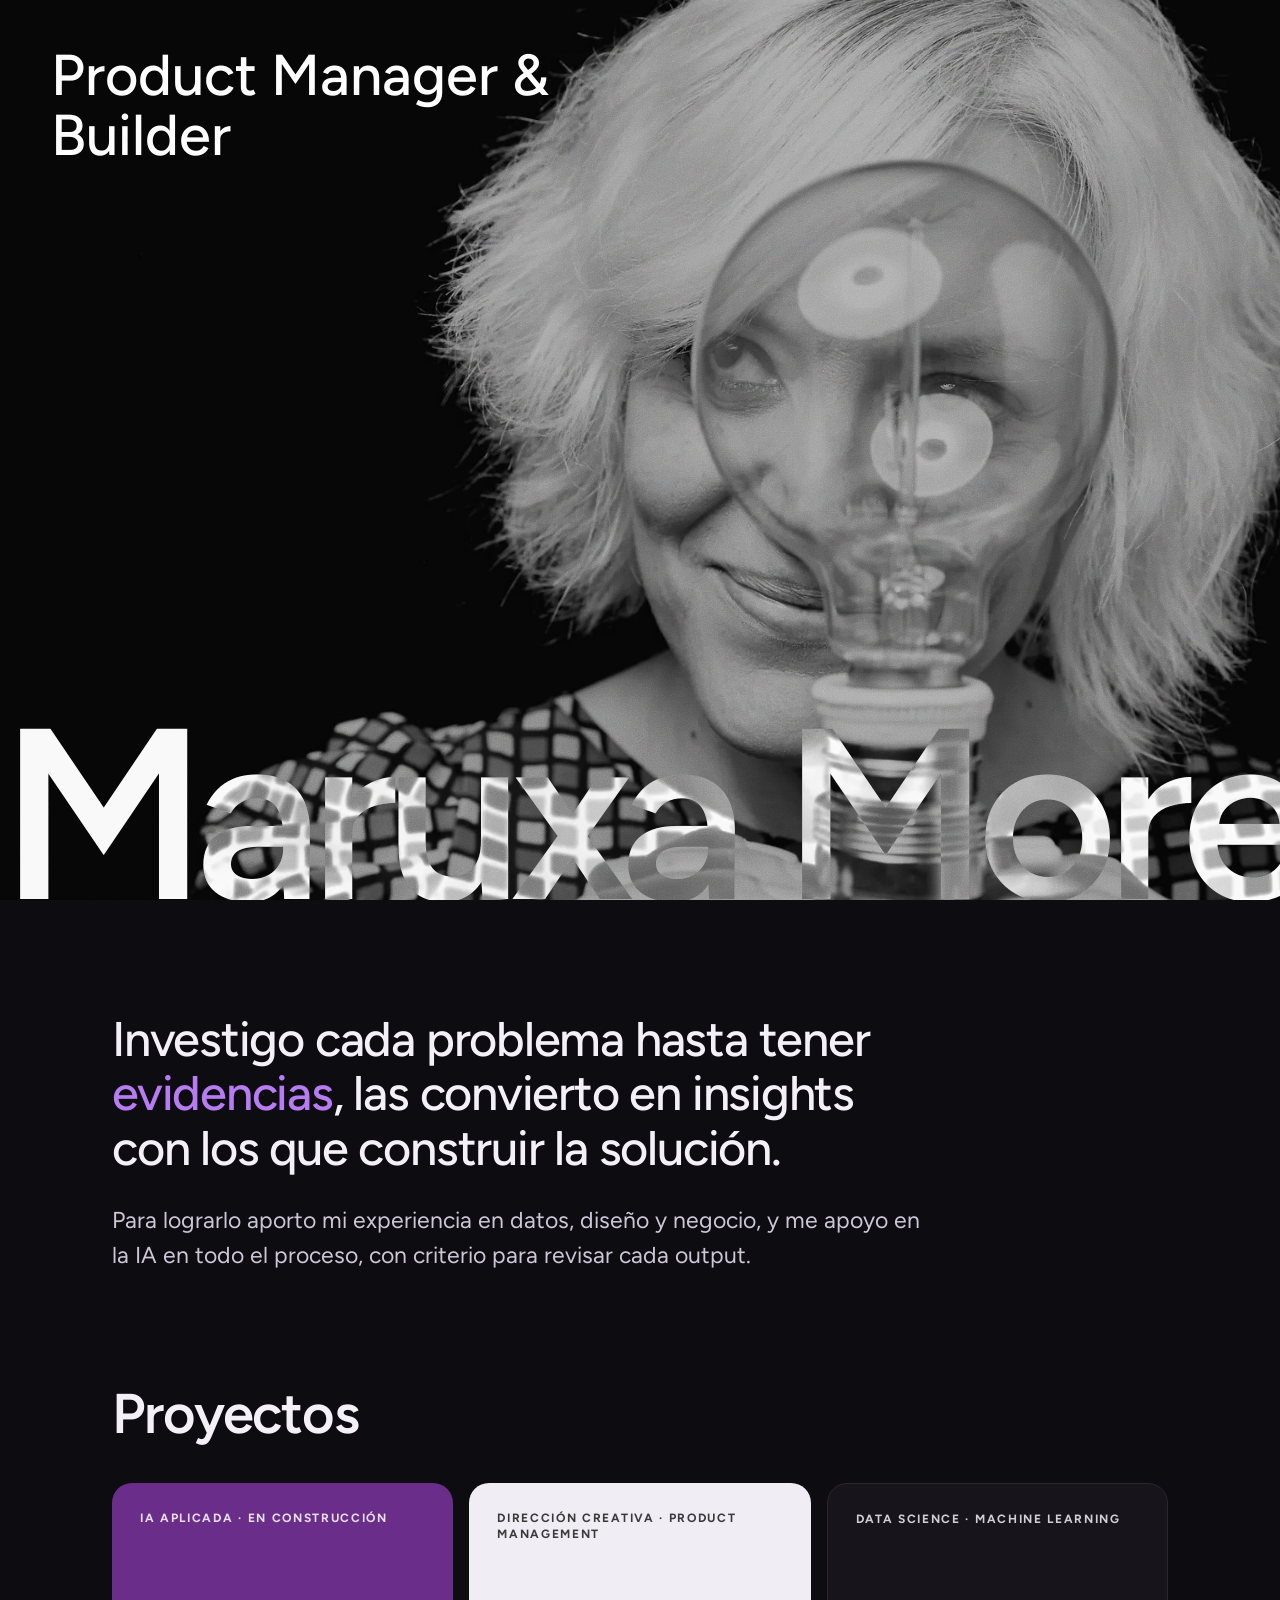
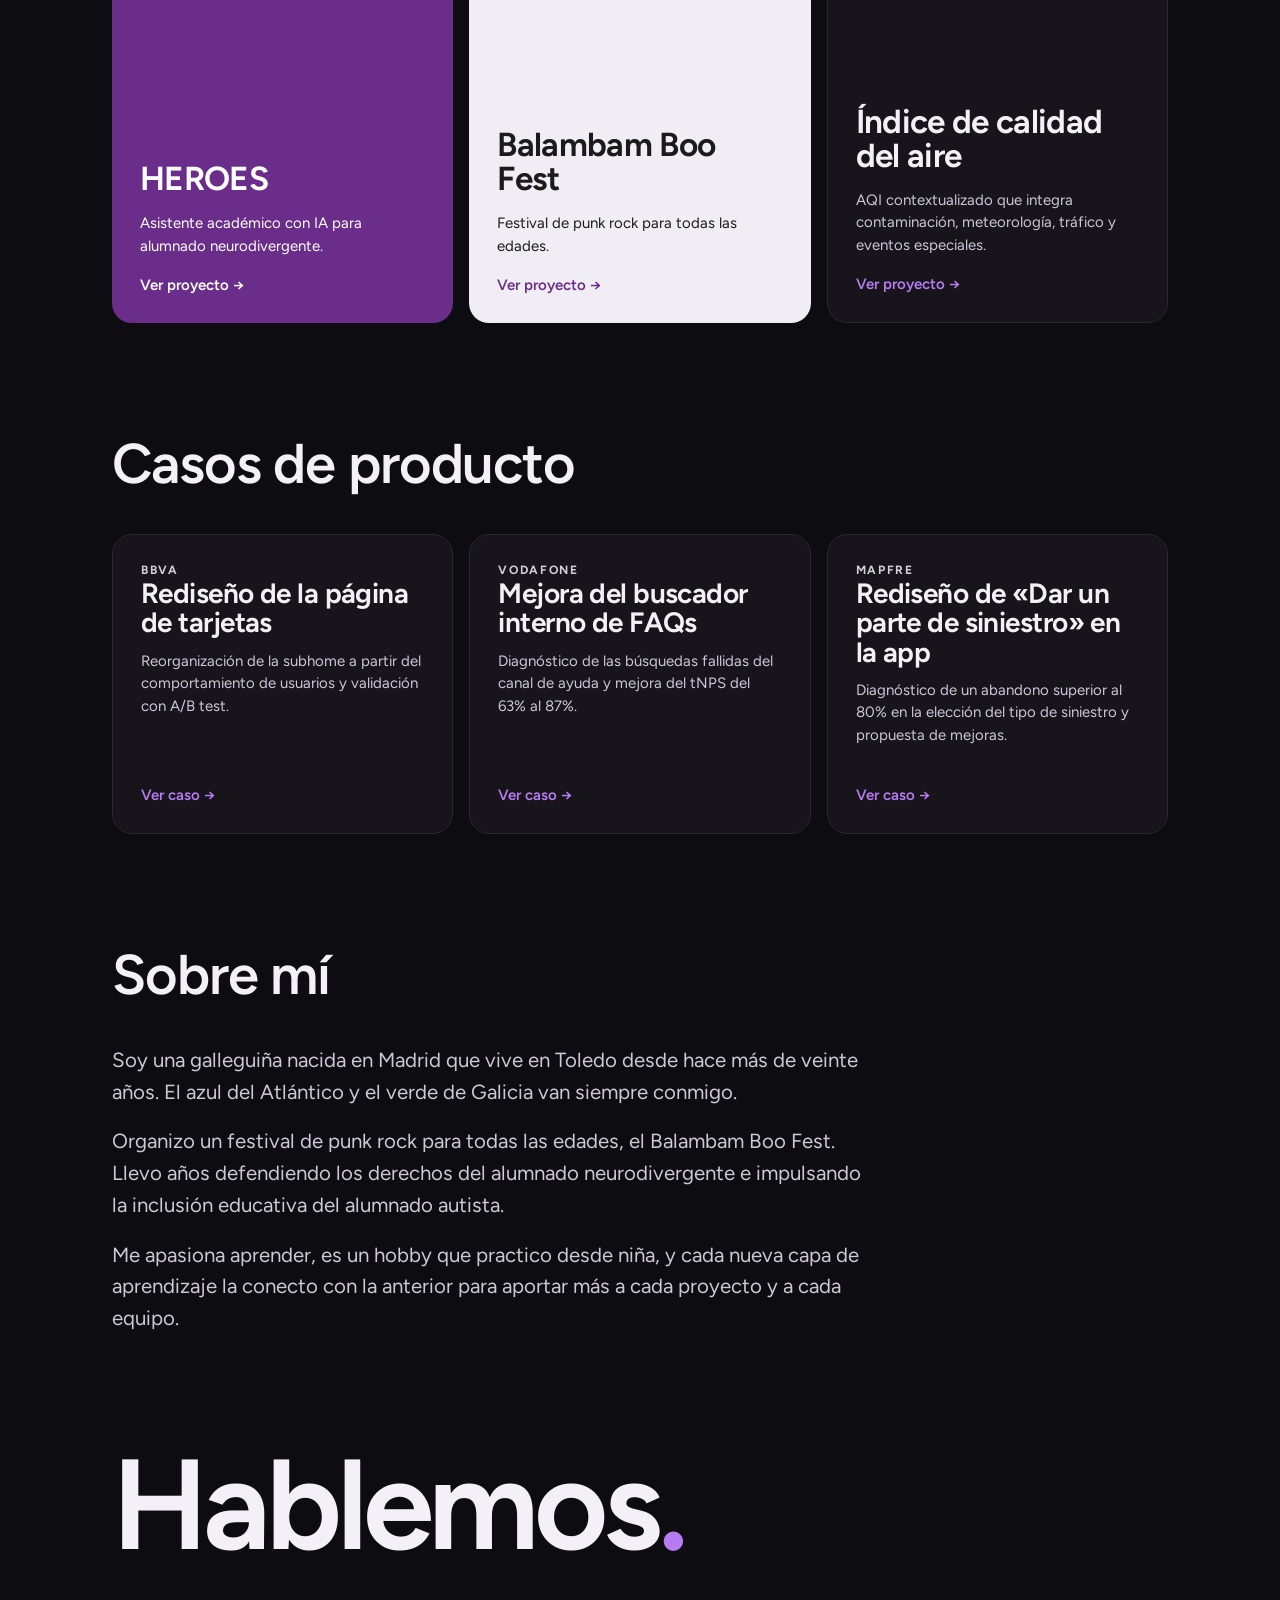
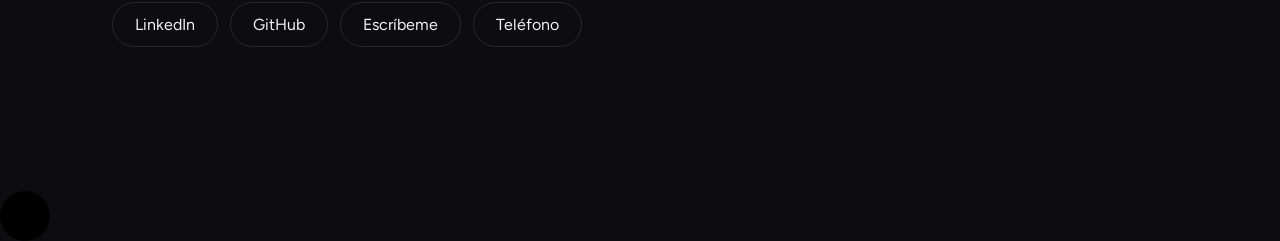
==== commit 366d34b7: "Portada en oscuro: presentación, proyectos y casos bajo .home Co-authored-by: Cursor <cursoragent@cu" ====
--- a/index.html
+++ b/index.html
@@ -10,7 +10,7 @@
   <link rel="manifest" href="img/site.webmanifest" />
   <link rel="mask-icon" href="img/safari-pinned-tab.svg" color="#5bbad5" />
   <meta name="msapplication-TileColor" content="#da532c" />
-  <meta name="theme-color" content="#ffffff" />
+  <meta name="theme-color" content="#0d0c10" />
 
   <meta name="description" content="Maruxa Moreira, Product Manager & Builder." />
   <meta property="og:title" content="Maruxa Moreira | Product Manager & Builder" />
@@ -36,10 +36,10 @@
   <link rel="manifest" href="img/site.webmanifest" />
   <!-- Main Stylesheet Included -->
   <script>document.documentElement.classList.add("js");</script>
-  <link rel="stylesheet" type="text/css" href="css/style.css?v=hero2" />
+  <link rel="stylesheet" type="text/css" href="css/style.css?v=home3" />
  </head>
 
- <body>
+ <body class="home">
   <!-- Header Section -->
   <header></header>
   <!-- Body Section -->
@@ -52,12 +52,12 @@
         <p class="header-element-subtitle-hero">
          Product Manager &amp;<br>Builder
         </p>
-        <p class="header-element-title-hero">
+        <h1 class="header-element-title-hero">
          <span class="marquee-track">
           <span class="marquee-item">Maruxa Moreira&nbsp;·&nbsp;</span>
           <span class="marquee-item" aria-hidden="true">Maruxa Moreira&nbsp;·&nbsp;</span>
          </span>
-        </p>
+        </h1>
        </div>
       </div>
       <img
@@ -68,7 +68,7 @@
        height="1600"
        fetchpriority="high"
        decoding="async"
-       alt="Maruxa Moreira, Product Manager, Product Designer y Product Builder"
+       alt="Retrato de Maruxa Moreira"
       />
       <svg class="hero-grain" aria-hidden="true" focusable="false">
        <filter id="hero-grain">
@@ -80,223 +80,111 @@
     </div>
    </section>
 
-   <section class="about">
-    <h2 class="frase">Descubro qué necesitan las personas<br>y lo convierto en <span>decisiones con impacto</span></h2>
-    <div class="linea"></div>
+   <section class="home-section home-intro">
+    <div class="home-wrap">
+     <h2 class="home-statement">Investigo cada problema hasta tener <em>evidencias</em>, las convierto en insights con los que construir la solución.</h2>
+     <p class="home-support">Para lograrlo aporto mi experiencia en datos, diseño y negocio, y me apoyo en la IA en todo el proceso, con criterio para revisar cada output.</p>
+     <a class="home-cv-btn" href="img/PM_CV_Maruxa Moreira.pdf" target="_blank" rel="noopener noreferrer" aria-label="Descargar CV en PDF" hidden>Descargar CV →</a>
+    </div>
+   </section>
 
-    <div class="dos-col">
-     <div class="col">
-      <p>Analizo datos, observo comportamiento y trabajo codo a codo con negocio, diseño y tecnología para entender qué necesitan realmente las personas. Con eso busco la mejora con impacto en el usuario y en el negocio. Lo he hecho para Vodafone, BBVA y Mapfre.</p>
-     </div>
-     <div class="col">
-      <p>Aprender es mi pasión y un hobby que practico desde niña. Cada cosa nueva que descubro la conecto con lo anterior, y esa curiosidad la aplico también en mi trabajo: me lleva a analizar, investigar y hacer preguntas hasta dar con el problema y con la mejor solución.</p>
-     </div>
-    </div>
-
-    <hr class="sep">
-
-    <div class="tres-col">
-     <div class="item">
-      <strong>Datos + comportamiento</strong>
-      <p>Leo funnels, grabaciones y mapas de calor hasta encontrar lo que importa de verdad.</p>
-     </div>
-     <div class="item">
-      <strong>Producto + negocio</strong>
-      <p>Traduzco lo que pide el usuario en lo que el negocio tiene que construir. Elijo qué va primero por impacto, no por urgencia.</p>
-     </div>
-     <div class="item">
-      <strong>Personas + equipos</strong>
-      <p>Trabajo bien con perfiles muy distintos: negocio, diseño, tecnología, cliente. Conecto los ángulos del proyecto hasta que todo tiene sentido.</p>
-     </div>
-    </div>
-
-    <a href="img/PM_CV_Maruxa Moreira.pdf" class="cta-link" target="_blank" rel="noopener noreferrer" aria-label="Descargar CV en PDF">Descargar CV →</a>
-   </section>
-   <section class="success-cases" id="casos">
-    <div class="header-section">
-     <div class="title-wrapper">
-      <span class="header-element-title">Casos de producto | </span>
-      <span class="header-element-subtitle">
-        Análisis, experimentación e impacto
-      </span>
-     </div>
-     <div class="linea"></div>
-    </div>
-    <div class="two-columns container-last-p success-cases-grid">
-     <a
-      class="success-cases-element success-cases-card"
-      href="bbva.html"
-      aria-label="Ver caso BBVA: Optimización de ventas digitales y experiencia omnicanal en banca"
-     >
-      <div class="success-cases-element-header">
-       <span class="success-cases-element-header-company">BBVA</span>
-       <p class="success-cases-element-header-title">
-        Rediseño de la página de tarjetas
-       </p>
-       <p class="success-cases-card-meta">
-        Mapas de calor · grabaciones de sesión · arquitectura de información · test A/B
-       </p>
-       <p class="success-cases-card-impact"><strong>
-        El módulo más clicado estaba al final de la página. Los datos me llevaron al modelo mental real del usuario.
-        </strong></p>
-       <span class="success-cases-card-cta">Ver caso</span>
-      </div>
-     </a>
-     <a
-      class="last success-cases-card"
-      href="vodafone.html"
-      aria-label="Ver caso Vodafone: Mejora del buscador interno de FAQs"
-     >
-      <div class="success-cases-element-header">
-       <span class="success-cases-element-header-company">VODAFONE</span>
-       <p class="success-cases-element-header-title">
-        Mejora del buscador interno de FAQs
-       </p>
-       <p class="success-cases-card-meta">
-        Análisis de comportamiento de búsqueda · optimización de buscador · SEO técnico
-       </p>
-       <p class="success-cases-card-impact"><strong>
-        Subí el tNPS del 63% al 87% en el canal de ayuda digital, donde los usuarios llegan ya frustrados.
-        </strong></p>
-       <span class="success-cases-card-cta">Ver caso</span>
-      </div>
-     </a>
-     <a
-      class="success-cases-element success-cases-card"
-      href="mapfre.html"
-      aria-label='Ver caso MAPFRE: Optimización del proceso "Dar un parte" en app'
-     >
-      <div class="success-cases-element-header">
-       <span class="success-cases-element-header-company">MAPFRE</span>
-       <p class="success-cases-element-header-title">
-        Optimización del proceso "Dar un parte" en app
-       </p>
-       <p class="success-cases-card-meta">
-        Análisis de funnels · optimización de procesos · experiencia de usuario
-       </p>
-       <p class="success-cases-card-impact"><strong>
-        Identifiqué que el abandono en la elección del tipo de siniestro superaba el 80% y definí las mejoras para reducirlo.
-        </strong></p>
-       <span class="success-cases-card-cta">Ver caso</span>
-      </div>
-     </a>
-   </div>
-  </section>
-   <section class="special-projects">
-    <div class="header-section">
-     <div class="title-wrapper">
-      <span class="header-element-title">Proyectos | </span>
-      <span class="header-element-subtitle">
-       Product Management, Data Science e IA aplicada
-      </span>
-     </div>
-     <div class="linea"></div>
-    </div>
-   <div class="project-cards-grid">
-
-    <a href="immune.html" class="project-card">
-     <div class="project-card-img project-card-img--aqi">
-      <img src="img/project-aqi.jpg" alt="Vista aérea de Madrid con capa de contaminación atmosférica" loading="lazy">
-     </div>
-     <div class="project-card-body">
-      <h3 class="project-card-title">AQI personalizado para Madrid</h3>
-      <p class="project-card-meta">Data Science · Modelado Predictivo · ML</p>
-      <p class="project-card-desc">AQI contextualizado integrando contaminación, meteorología, tráfico y eventos. Exploré efectos que los índices públicos no capturan.</p>
-      <span class="project-card-achievement">Premio al Mejor Proyecto de Data Science</span>
-     </div>
-    </a>
-
-    <a href="balambam.html" class="project-card">
-     <div class="project-card-img project-card-img--festival">
-      <img src="img/project-balambam.jpg" alt="Concierto en el Balambam Boo Fest, Toledo" loading="lazy">
-     </div>
-     <div class="project-card-body">
-      <h3 class="project-card-title">Balambam Boo Fest</h3>
-      <p class="project-card-meta">Dirección creativa · Product Management</p>
-      <p class="project-card-desc">Festival de rock and roll independiente. Una década construyendo comunidad alrededor de la música.</p>
-      <span class="project-card-achievement">10+ ediciones · 400 asistentes/edición</span>
-     </div>
-    </a>
-
-    <a href="heroes.html" class="project-card">
-     <div class="project-card-img project-card-img--maru">
-      <img src="img/project-maru.jpg" alt="HEROES, asistente académico con IA para alumnado neurodivergente" loading="lazy">
-     </div>
-     <div class="project-card-body">
-      <h3 class="project-card-title">HEROES</h3>
-      <p class="project-card-meta">Producto digital · IA aplicada · En construcción</p>
-      <p class="project-card-desc">Asistente académico con IA para alumnado neurodivergente.</p>
-      <span class="project-card-achievement">+468% más alumnado autista identificado desde el curso 2011-2012.</span>
-     </div>
-    </a>
-
-   </div>
-   </section>
-   <section class="about-me">
-    <div class="header-section">
-     <div class="title-wrapper">
-      <span class="header-element-title">Sobre mi | </span>
-      <span class="header-element-subtitle">
-       Curiosidad, criterio y aprendizaje continuo
-      </span>
-     </div>
-     <div class="linea"></div>
-    </div>
-    <div class="two-columns bottom-spacer">
-     <div>
-      <p>
-       Soy Maruxa, una madre de dos hijos con los que descubro algo nuevo y fascinante cada día. Crecí entre las olas del Atlántico y mis grandes pasiones son la música en directo y seguir aprendiendo cosas nuevas y retadoras.
-      </p>
-      <p>
-       Organizo un festival desde hace más de diez años que nació de mi obsesión por ofrecer a las personas experiencias que les resulten memorables.
-      </p>
-     </div>
-     <div class="container-last-p">
-      <p>
-       He recorrido muchos caminos antes de llegar aquí, y cada uno me ha aportado una mirada más amplia, más empatía y más criterio.
-      </p>
-      <p>
-       Cada etapa de ese recorrido me dio una capa nueva sobre la que construir: una forma de ver el producto de principio a fin, de observar a las personas, entender su comportamiento y saber qué necesitan de verdad.
-      </p>
+   <section class="home-section home-projects">
+    <div class="home-wrap">
+     <h2 class="home-h2">Proyectos</h2>
+     <div class="home-project-cards">
+      <a class="home-project-card home-project-card--heroes" href="heroes.html">
+       <span class="home-project-tags">IA aplicada · En construcción</span>
+       <div class="home-project-body">
+        <h3 class="home-project-title">HEROES</h3>
+        <p class="home-project-desc">Asistente académico con IA para alumnado neurodivergente.</p>
+        <span class="home-project-more">Ver proyecto →</span>
+       </div>
+      </a>
+      <a class="home-project-card home-project-card--balambam" href="balambam.html">
+       <span class="home-project-tags">Dirección creativa · Product Management</span>
+       <div class="home-project-body">
+        <h3 class="home-project-title">Balambam Boo Fest</h3>
+        <p class="home-project-desc">Festival de punk rock para todas las edades.</p>
+        <span class="home-project-more">Ver proyecto →</span>
+       </div>
+      </a>
+      <a class="home-project-card home-project-card--aqi" href="immune.html">
+       <span class="home-project-tags">Data Science · Machine Learning</span>
+       <div class="home-project-body">
+        <h3 class="home-project-title">Índice de calidad del aire</h3>
+        <p class="home-project-desc">AQI contextualizado que integra contaminación, meteorología, tráfico y eventos especiales.</p>
+        <span class="home-project-more">Ver proyecto →</span>
+       </div>
+      </a>
      </div>
     </div>
    </section>
-   <section class="contact">
-    <div class="header-section">
-     <div class="title-wrapper">
-      <span class="header-element-title">Contacto | </span>
-      <span class="header-element-subtitle"> "Let's work together" </span>
+
+   <section class="home-section home-cases" id="casos">
+    <div class="home-wrap">
+     <h2 class="home-h2">Casos de producto</h2>
+     <div class="home-case-cards success-cases-grid">
+      <a class="home-case-card success-cases-card" href="bbva.html">
+       <span class="home-project-tags">BBVA</span>
+       <div class="home-case-body">
+        <h3 class="home-case-title">Rediseño de la página de tarjetas</h3>
+        <p class="home-case-text">Reorganización de la subhome a partir del comportamiento de usuarios y validación con A/B test.</p>
+        <span class="home-case-more">Ver caso →</span>
+       </div>
+      </a>
+      <a class="home-case-card success-cases-card" href="vodafone.html">
+       <span class="home-project-tags">VODAFONE</span>
+       <div class="home-case-body">
+        <h3 class="home-case-title">Mejora del buscador interno de FAQs</h3>
+        <p class="home-case-text">Diagnóstico de las búsquedas fallidas del canal de ayuda y mejora del tNPS del 63% al 87%.</p>
+        <span class="home-case-more">Ver caso →</span>
+       </div>
+      </a>
+      <a class="home-case-card success-cases-card" href="mapfre.html">
+       <span class="home-project-tags">MAPFRE</span>
+       <div class="home-case-body">
+        <h3 class="home-case-title">Rediseño de «Dar un parte de siniestro» en la app</h3>
+        <p class="home-case-text">Diagnóstico de un abandono superior al 80% en la elección del tipo de siniestro y propuesta de mejoras.</p>
+        <span class="home-case-more">Ver caso →</span>
+       </div>
+      </a>
      </div>
-     <div class="linea"></div>
     </div>
-    <div class="socials">
-     <a
-      href="https://www.linkedin.com/in/maruxamoreira/"
-      target="_blank"
-      rel="noopener noreferrer"
-     >
-      <p class="socials-title">LinkedIn</p>
-     </a>
-     <a
-      href="https://github.com/marusheena/Calidad-del-Aire-en-Madrid"
-      target="_blank"
-      rel="noopener noreferrer"
-     >
-      <p class="socials-title">GitHub</p>
-     </a>
-     <a
-      href="mailto:maruxamoreira@gmail.com"
-      target="_blank"
-      rel="noopener noreferrer"
-     >
-      <p class="socials-title">Escríbeme</p>
-     </a>
-     <a href="tel:692694191" target="_blank" rel="noopener noreferrer">
-      <p class="socials-title">Teléfono</p>
-     </a>
-     <a href="img/PM_CV_Maruxa Moreira.pdf" target="_blank" rel="noopener noreferrer" aria-label="Descargar CV en PDF">
-      <p class="socials-title">Descargar CV</p>
-     </a>
+   </section>
+
+   <section class="home-section home-about">
+    <div class="home-wrap">
+     <h2 class="home-h2">Sobre mí</h2>
+     <div class="home-about-copy">
+      <p>Soy una galleguiña nacida en Madrid que vive en Toledo desde hace más de veinte años. El azul del Atlántico y el verde de Galicia van siempre conmigo.</p>
+      <p>Organizo un festival de punk rock para todas las edades, el Balambam Boo Fest. Llevo años defendiendo los derechos del alumnado neurodivergente e impulsando la inclusión educativa del alumnado autista.</p>
+      <p>Me apasiona aprender, es un hobby que practico desde niña, y cada nueva capa de aprendizaje la conecto con la anterior para aportar más a cada proyecto y a cada equipo.</p>
+     </div>
+    </div>
+   </section>
+
+   <section class="home-section home-contact">
+    <div class="home-wrap">
+     <h2 class="home-contact-title">Hablemos<span class="home-contact-dot">.</span></h2>
+     <div class="home-links">
+      <a
+       href="https://www.linkedin.com/in/maruxamoreira/"
+       target="_blank"
+       rel="noopener noreferrer"
+      >LinkedIn</a>
+      <a
+       href="https://github.com/marusheena/Calidad-del-Aire-en-Madrid"
+       target="_blank"
+       rel="noopener noreferrer"
+      >GitHub</a>
+      <a
+       href="mailto:maruxamoreira@gmail.com"
+       target="_blank"
+       rel="noopener noreferrer"
+      >Escríbeme</a>
+      <a href="tel:692694191" target="_blank" rel="noopener noreferrer">Teléfono</a>
+      <a href="img/PM_CV_Maruxa Moreira.pdf" target="_blank" rel="noopener noreferrer" aria-label="Descargar CV en PDF" hidden>Descargar CV</a>
+     </div>
     </div>
    </section>
   </main>
--- a/css/style.css
+++ b/css/style.css
@@ -2659,3 +2659,385 @@
         animation: none;
     }
 }
+
+/****** HOME dark portada ******/
+.home {
+    --home-bg: #0d0c10;
+    --home-surface: #17151b;
+    --home-line: #2a2730;
+    --home-text: #f3f0f7;
+    --home-muted: #cdc7d8;
+    --home-accent: #b77cf2;
+    --home-brand: #6a2e8a;
+    --home-light: #f1edf5;
+    --home-ink: #1b1b1b;
+    background-color: var(--home-bg);
+    color: var(--home-text);
+    min-height: 100%;
+}
+
+html:has(body.home) {
+    background-color: #0d0c10;
+}
+
+.home footer,
+.home .cursor {
+    background-color: var(--home-bg);
+}
+
+.home footer {
+    padding-top: 0;
+}
+
+.home [hidden] {
+    display: none !important;
+}
+
+.home .home-wrap {
+    max-width: 1120px;
+    margin: 0 auto;
+    padding: 0 32px;
+}
+
+.home .home-section {
+    padding: 112px 0 0;
+    margin: 0;
+}
+
+.home .home-h2 {
+    margin: 0 0 40px;
+    font-size: clamp(32px, 4.4vw, 56px);
+    line-height: 1.05;
+    font-weight: 600;
+    letter-spacing: -0.02em;
+    color: var(--home-text);
+    font-family: 'Figtree', sans-serif;
+}
+
+.home .home-statement {
+    max-width: 1000px;
+    margin: 0 0 28px;
+    font-size: clamp(30px, 3.8vw, 52px);
+    line-height: 1.12;
+    font-weight: 500;
+    letter-spacing: -0.025em;
+    color: var(--home-text);
+    font-family: 'Figtree', sans-serif;
+    text-wrap: balance;
+}
+
+.home .home-statement em {
+    font-style: normal;
+    color: var(--home-accent);
+}
+
+.home .home-support {
+    max-width: 820px;
+    margin: 0;
+    padding: 0;
+    font-size: clamp(19px, 1.8vw, 24px);
+    line-height: 1.5;
+    color: var(--home-muted);
+}
+
+.home .home-cv-btn {
+    display: inline-block;
+    margin-top: 36px;
+    padding: 12px 24px;
+    border: 1px solid var(--home-accent);
+    border-radius: 999px;
+    color: var(--home-text);
+    text-decoration: none;
+}
+
+.home .home-project-cards,
+.home .home-case-cards {
+    display: grid;
+    grid-template-columns: repeat(3, minmax(0, 1fr));
+    gap: 16px;
+}
+
+.home .home-project-card,
+.home .home-case-card {
+    display: flex;
+    flex-direction: column;
+    justify-content: space-between;
+    min-height: 440px;
+    padding: 28px;
+    border-radius: 20px;
+    text-decoration: none;
+    color: inherit;
+    transition: transform 0.2s ease, border-color 0.2s ease;
+}
+
+.home .home-project-card:hover,
+.home .home-case-card:hover {
+    transform: translateY(-4px);
+}
+
+.home .home-project-card:focus-visible,
+.home .home-case-card:focus-visible,
+.home .home-links a:focus-visible,
+.home .home-cv-btn:focus-visible {
+    outline: 2px solid var(--home-accent);
+    outline-offset: 3px;
+}
+
+.home .home-project-tags {
+    font-size: 12px;
+    line-height: 1.3;
+    font-weight: 700;
+    letter-spacing: 0.14em;
+    text-transform: uppercase;
+    opacity: 0.85;
+}
+
+.home .home-project-title {
+    margin: 0 0 16px;
+    font-size: clamp(28px, 2.6vw, 36px);
+    line-height: 1.02;
+    font-weight: 650;
+    letter-spacing: -0.02em;
+    color: inherit;
+    font-family: 'Figtree', sans-serif;
+}
+
+.home .home-project-card .home-project-title {
+    font-size: clamp(28px, 2.6vw, 36px);
+    font-weight: 650;
+    line-height: 1.02;
+}
+
+.home .home-project-desc,
+.home .home-case-text {
+    margin: 0;
+    padding: 0;
+    font-size: 15px;
+    line-height: 1.5;
+}
+
+.home .home-project-desc {
+    color: inherit;
+}
+
+.home .home-project-ach {
+    margin: 28px 0 0;
+    padding: 0;
+    font-size: 13px;
+    line-height: 1.4;
+    font-weight: 700;
+    letter-spacing: 0.01em;
+    color: inherit;
+}
+
+.home .home-project-more {
+    display: inline-block;
+    margin-top: 18px;
+    font-size: 15px;
+    font-weight: 600;
+}
+
+.home .home-project-card--heroes {
+    background: var(--home-brand);
+    color: #fff;
+}
+
+.home .home-project-card--heroes .home-project-more {
+    color: #fff;
+}
+
+.home .home-project-card--balambam {
+    background: var(--home-light);
+    color: var(--home-ink);
+}
+
+.home .home-project-card--balambam .home-project-more {
+    color: var(--home-brand);
+}
+
+.home .home-project-card--aqi {
+    background: var(--home-surface);
+    border: 1px solid var(--home-line);
+    color: var(--home-text);
+}
+
+.home .home-project-card--aqi .home-project-desc {
+    color: var(--home-muted);
+}
+
+.home .home-project-card--aqi .home-project-more {
+    color: var(--home-accent);
+}
+
+.home .home-case-card {
+    min-height: 300px;
+    background: var(--home-surface);
+    border: 1px solid var(--home-line);
+    color: var(--home-text);
+}
+
+.home .home-case-card:hover {
+    border-color: var(--home-accent);
+}
+
+.home .home-case-title {
+    margin: 0 0 12px;
+    font-size: 28px;
+    line-height: 1.05;
+    font-weight: 650;
+    letter-spacing: -0.02em;
+    color: var(--home-text);
+    font-family: 'Figtree', sans-serif;
+}
+
+.home .home-case-body {
+    display: flex;
+    flex-direction: column;
+    flex: 1;
+}
+
+.home .home-case-text {
+    margin: 0 0 16px;
+    color: var(--home-muted);
+}
+
+.home .home-case-more {
+    margin-top: auto;
+    font-size: 15px;
+    font-weight: 600;
+    color: var(--home-accent);
+}
+
+.home .home-about-copy {
+    max-width: 760px;
+}
+
+.home .home-about-copy p {
+    margin: 0 0 18px;
+    padding: 0;
+    font-size: clamp(18px, 1.6vw, 21px);
+    line-height: 1.55;
+    color: var(--home-muted);
+}
+
+.home .home-about-copy p:last-child {
+    margin-bottom: 0;
+}
+
+.home .home-contact {
+    padding: 112px 0 96px;
+}
+
+.home .home-contact-title {
+    margin: 0 0 40px;
+    font-size: clamp(56px, 10vw, 140px);
+    line-height: 0.9;
+    font-weight: 650;
+    letter-spacing: -0.04em;
+    color: var(--home-text);
+    font-family: 'Figtree', sans-serif;
+}
+
+.home .home-contact-dot {
+    color: var(--home-accent);
+}
+
+.home .home-links {
+    display: flex;
+    flex-wrap: wrap;
+    gap: 12px;
+}
+
+.home .home-links a {
+    display: inline-block;
+    padding: 12px 22px;
+    border: 1px solid var(--home-line);
+    border-radius: 999px;
+    font-size: 16px;
+    line-height: 1.2;
+    color: var(--home-text);
+    text-decoration: none;
+    transition: border-color 0.2s ease, color 0.2s ease;
+}
+
+.home .home-links a:hover {
+    border-color: var(--home-accent);
+    color: var(--home-accent);
+}
+
+.home .success-cases-grid {
+    display: grid;
+    grid-template-columns: repeat(3, minmax(0, 1fr));
+    gap: 16px;
+    margin-top: 0;
+}
+
+.home a.success-cases-card,
+.home a.success-cases-card:visited,
+.home a.success-cases-card:hover,
+.home a.success-cases-card:focus,
+.home a.success-cases-card:active {
+    color: inherit;
+    text-decoration: none;
+    background: var(--home-surface);
+    border: 1px solid var(--home-line);
+    box-shadow: none;
+}
+
+.home a.success-cases-card:hover {
+    transform: translateY(-4px);
+    border-color: var(--home-accent);
+}
+
+@media (prefers-reduced-motion: reduce) {
+    .home .home-project-card,
+    .home .home-case-card,
+    .home .home-links a {
+        transition: none;
+    }
+
+    .home .home-project-card:hover,
+    .home .home-case-card:hover {
+        transform: none;
+    }
+}
+
+@media (max-width: 900px) {
+    .home .home-wrap {
+        padding: 0 20px;
+    }
+
+    .home .home-section {
+        padding-top: 80px;
+    }
+
+    .home .home-contact {
+        padding: 80px 0 72px;
+    }
+
+    .home .home-project-cards,
+    .home .home-case-cards,
+    .home .success-cases-grid {
+        grid-template-columns: 1fr;
+    }
+
+    .home .home-project-card {
+        min-height: 340px;
+    }
+}
+
+@media (max-width: 1199px) {
+    .home .home-project-cards,
+    .home .home-case-cards,
+    .home .success-cases-grid {
+        grid-template-columns: 1fr;
+    }
+}
+
+@media (min-width: 901px) and (max-width: 1199px) {
+    .home .home-project-cards,
+    .home .home-case-cards,
+    .home .success-cases-grid {
+        grid-template-columns: repeat(3, minmax(0, 1fr));
+    }
+}
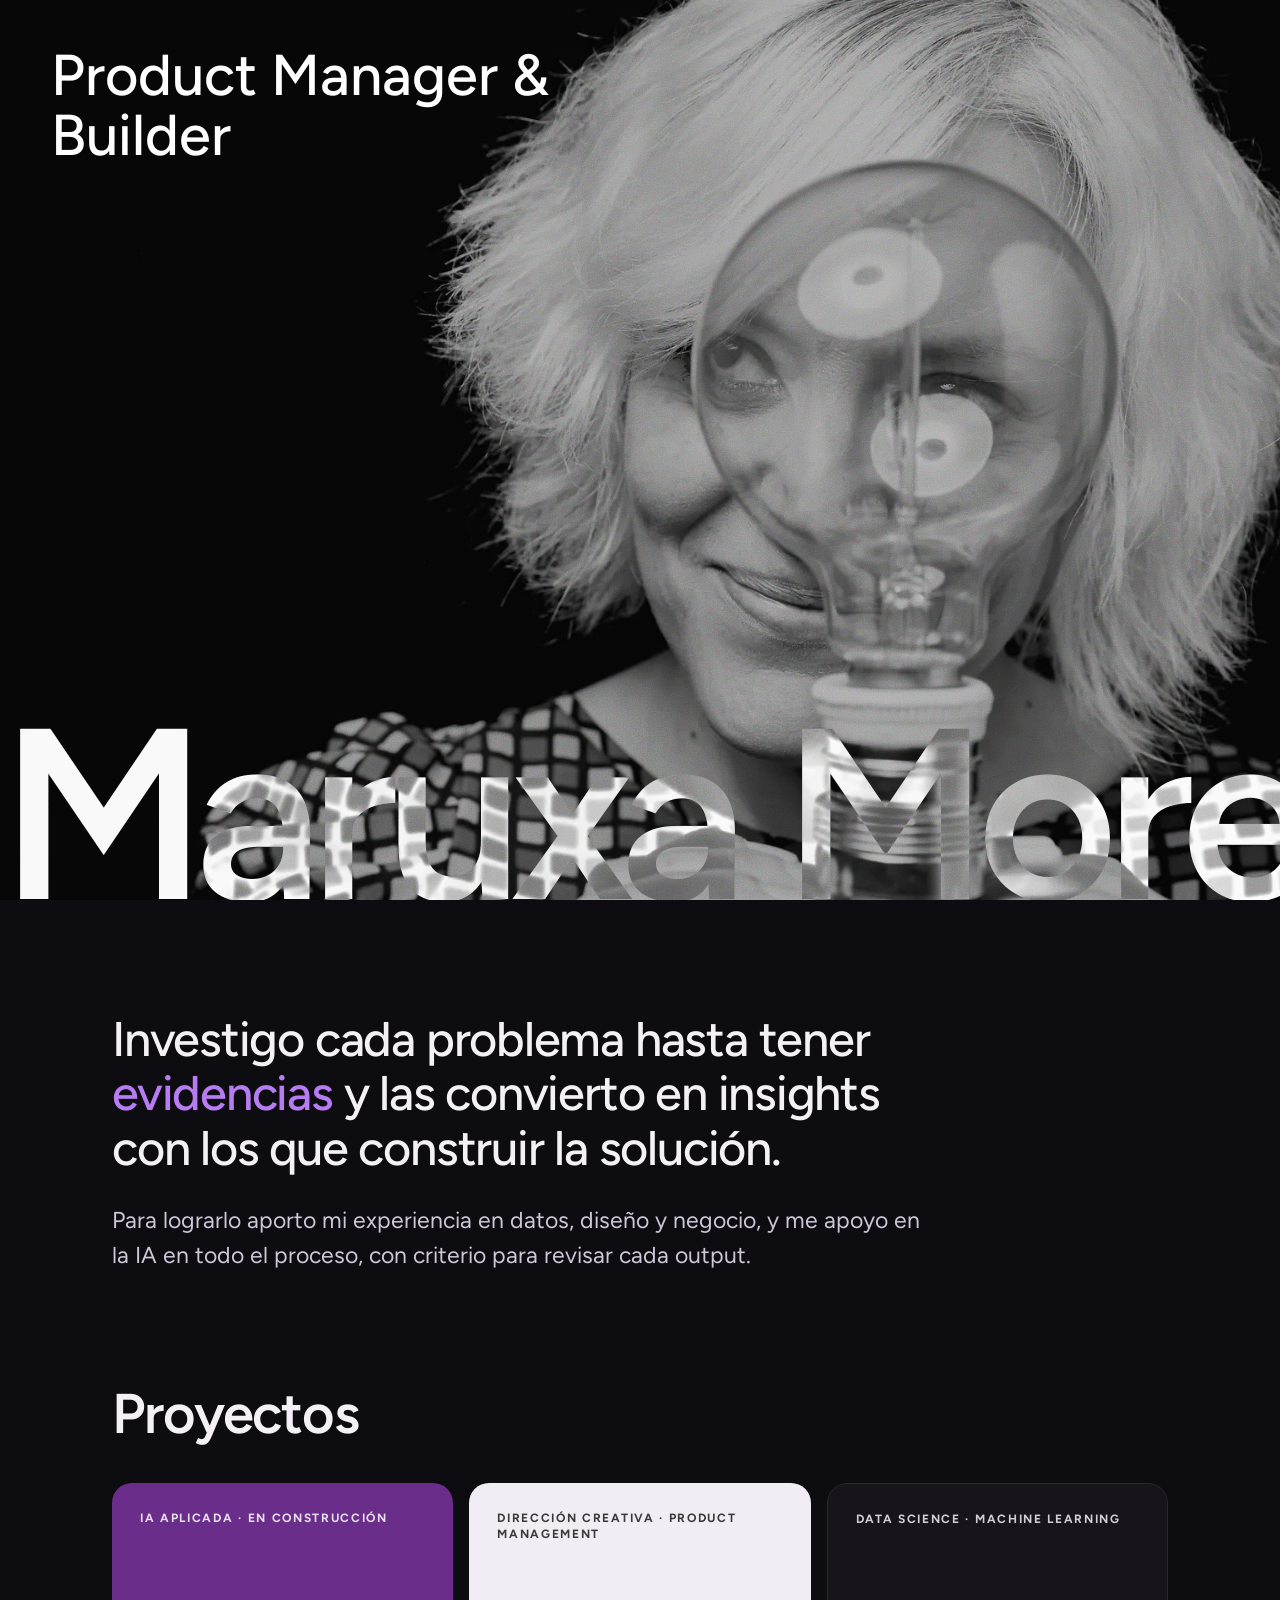
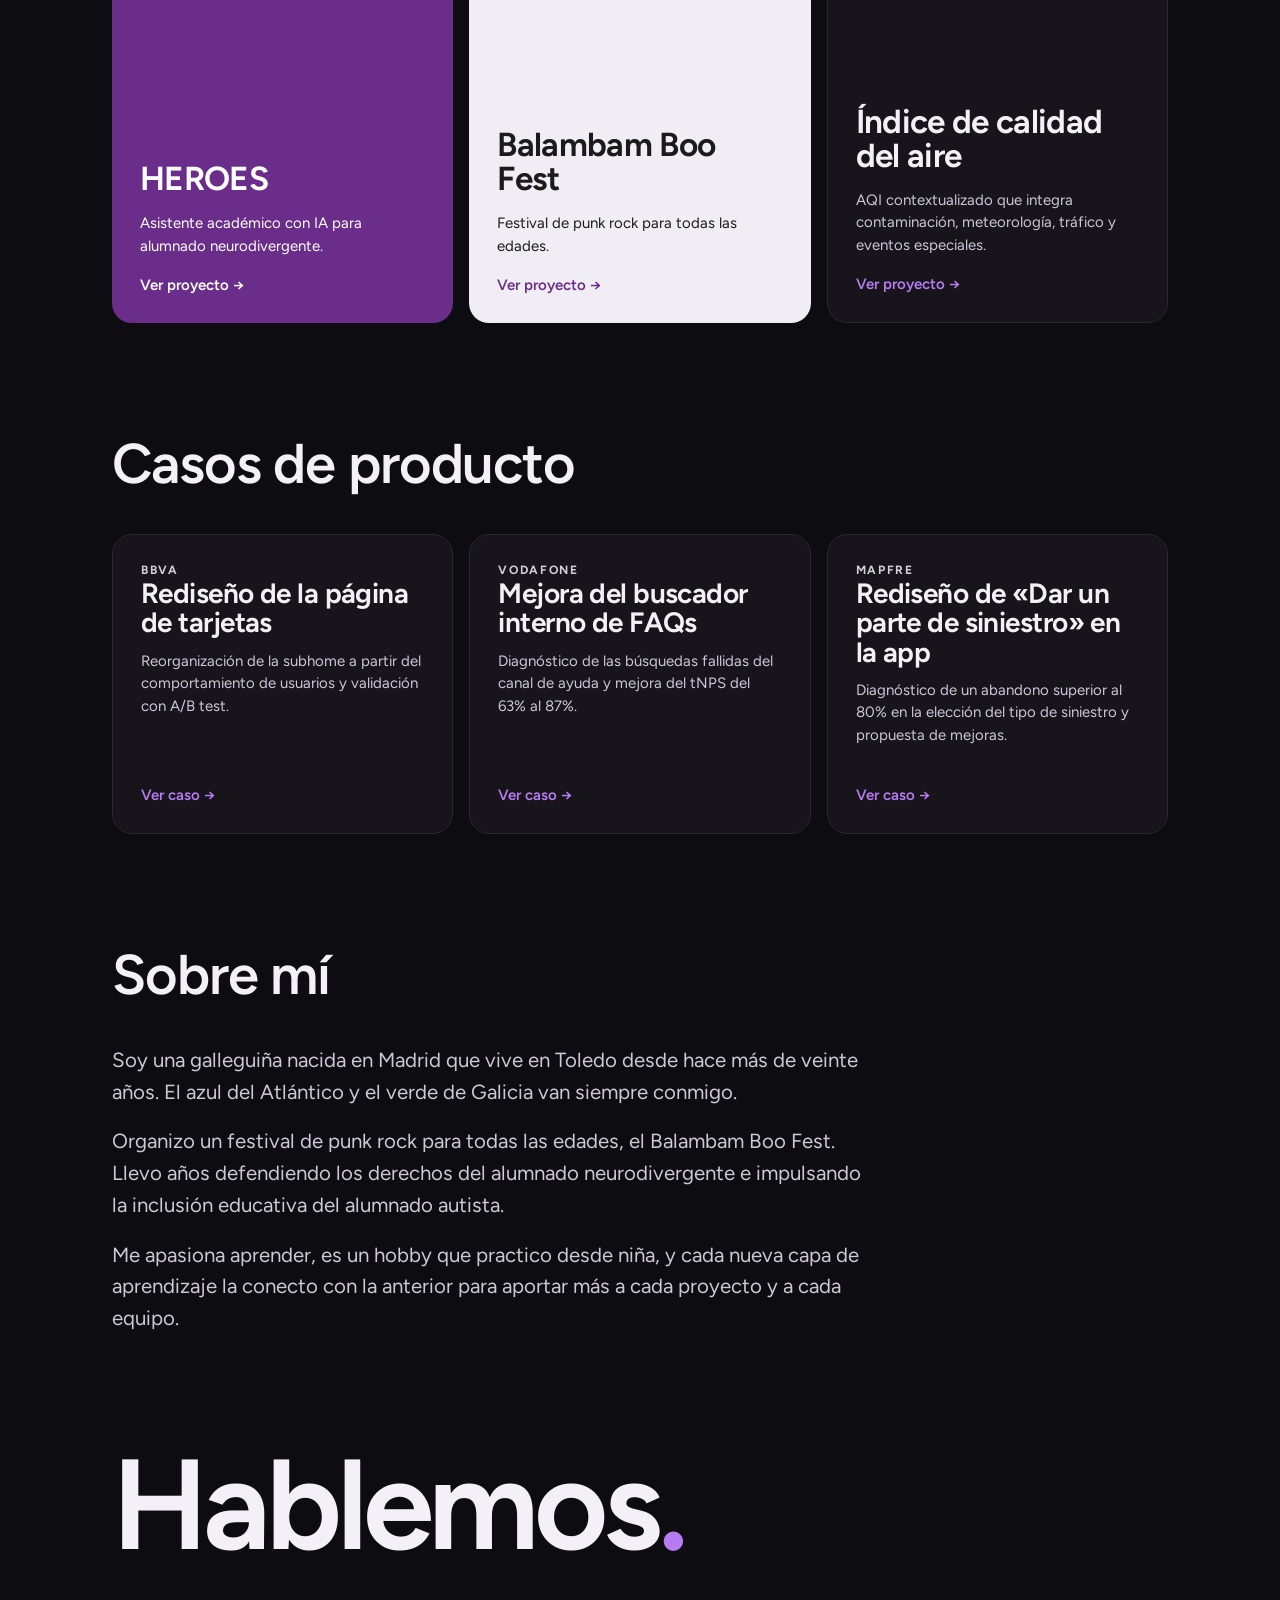
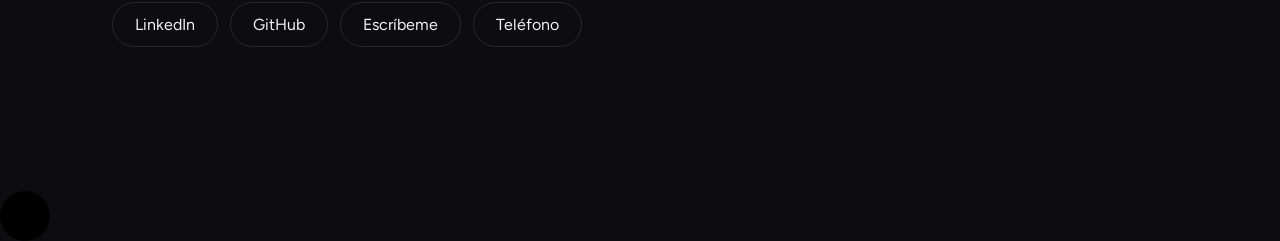
==== commit 7ac3af21: "Portada: corregir la frase del statement (coma por «y»). Co-authored-by: Cursor <cursoragent@cursor." ====
--- a/index.html
+++ b/index.html
@@ -82,7 +82,7 @@
 
    <section class="home-section home-intro">
     <div class="home-wrap">
-     <h2 class="home-statement">Investigo cada problema hasta tener <em>evidencias</em>, las convierto en insights con los que construir la solución.</h2>
+     <h2 class="home-statement">Investigo cada problema hasta tener <em>evidencias</em> y las convierto en insights con los que construir la solución.</h2>
      <p class="home-support">Para lograrlo aporto mi experiencia en datos, diseño y negocio, y me apoyo en la IA en todo el proceso, con criterio para revisar cada output.</p>
      <a class="home-cv-btn" href="img/PM_CV_Maruxa Moreira.pdf" target="_blank" rel="noopener noreferrer" aria-label="Descargar CV en PDF" hidden>Descargar CV →</a>
     </div>
@@ -100,7 +100,7 @@
         <span class="home-project-more">Ver proyecto →</span>
        </div>
       </a>
-      <a class="home-project-card home-project-card--balambam" href="balambam.html">
+      <a class="home-project-card home-project-card--balambam" href="https://balambamboofest.com/" target="_blank" rel="noopener noreferrer">
        <span class="home-project-tags">Dirección creativa · Product Management</span>
        <div class="home-project-body">
         <h3 class="home-project-title">Balambam Boo Fest</h3>
--- a/css/style.css
+++ b/css/style.css
@@ -2256,12 +2256,18 @@
 }
 
 .hr-source {
-    margin: 24px 0 0;
+    margin: 0;
     padding: 0;
-    font-size: 15px;
+    font-size: 13px;
     line-height: 1.5;
-    color: rgba(27, 27, 27, 0.72);
+    color: rgba(27, 27, 27, 0.55);
     text-wrap: pretty;
+}
+
+.hr-stats + .hr-source {
+    margin-top: 64px;
+    padding-top: 20px;
+    border-top: 1px solid var(--divider-color);
 }
 
 .hr-source a {
@@ -2657,6 +2663,157 @@
 @media (prefers-reduced-motion: reduce) {
     .hr-tracker-item.is-current::before {
         animation: none;
+    }
+}
+
+/****** Case pages aligned to HEROES ******/
+.hr [hidden] {
+    display: none !important;
+}
+
+.hr-hero--solo {
+    grid-template-columns: minmax(0, 1fr);
+    max-width: 920px;
+}
+
+.hr-hero--solo .hr-headline {
+    max-width: 28ch;
+}
+
+.hr-hero--solo .hr-hero-copy {
+    display: flex;
+    flex-direction: column;
+    align-items: flex-start;
+    width: 100%;
+    min-width: 0;
+}
+
+.hr-hero--solo .hr-hero-copy > * {
+    max-width: 100%;
+    min-width: 0;
+}
+
+.hr-hero--solo .hr-headline {
+    overflow-wrap: break-word;
+}
+
+.hr-lead {
+    margin-top: 28px;
+    max-width: 62ch;
+}
+
+.hr-highlights {
+    display: grid;
+    grid-template-columns: repeat(auto-fit, minmax(200px, 1fr));
+    gap: 28px 32px;
+    width: 100%;
+    max-width: 920px;
+    margin-top: 48px;
+}
+
+.hr-highlight {
+    margin: 0;
+    padding: 0;
+    border-top: 1px solid var(--divider-color);
+    padding-top: 16px;
+}
+
+.hr-highlight-label {
+    margin: 0 0 10px;
+    font-size: 12px;
+    line-height: 1.2;
+    font-weight: 600;
+    letter-spacing: 0.1em;
+    text-transform: uppercase;
+    color: var(--accent-color);
+}
+
+.hr-highlight-text {
+    margin: 0;
+    max-width: 28ch;
+    font-size: 17px;
+    line-height: 1.5;
+    text-wrap: pretty;
+}
+
+.hr-note {
+    margin-top: 48px;
+    max-width: 62ch;
+    padding: 16px 18px;
+    border-left: 2px solid rgba(106, 46, 138, 0.35);
+    background: rgba(106, 46, 138, 0.04);
+    border-radius: 0 4px 4px 0;
+}
+
+.hr-note p {
+    margin: 0;
+    font-size: 15px;
+    line-height: 1.55;
+    color: rgba(27, 27, 27, 0.62);
+}
+
+.hr-body {
+    display: block;
+}
+
+.hr-section > p {
+    margin: 0;
+    padding: 0;
+    font-size: 17px;
+    line-height: 1.6;
+    text-wrap: pretty;
+    grid-column: 1 / span 8;
+}
+
+.hr-section > p + p {
+    margin-top: 16px;
+}
+
+.hr-section > .process-flow,
+.hr-section > .case-study-resource-links {
+    grid-column: 1 / span 8;
+}
+
+.hr .process-flow {
+    margin-top: 8px;
+    margin-bottom: 0;
+}
+
+.hr .case-study-resource-link[href*="balambamboofest"]::after {
+    content: none;
+}
+
+.hr-hero--solo .case-study-resource-links {
+    padding-top: 28px;
+}
+
+@media (max-width: 900px) {
+    .hr-hero--solo .hr-hero-copy {
+        display: flex;
+    }
+
+    .hr-hero--solo .hr-hero-copy .hr-hook {
+        order: 0;
+    }
+
+    .hr-hero--solo .hr-tags span {
+        white-space: normal;
+    }
+
+    .hr-highlights {
+        grid-template-columns: 1fr;
+        gap: 20px;
+        margin-top: 36px;
+    }
+
+    .hr-highlight-text {
+        max-width: none;
+    }
+
+    .hr-section > p,
+    .hr-section > .process-flow,
+    .hr-section > .case-study-resource-links {
+        grid-column: 1 / -1;
     }
 }
 
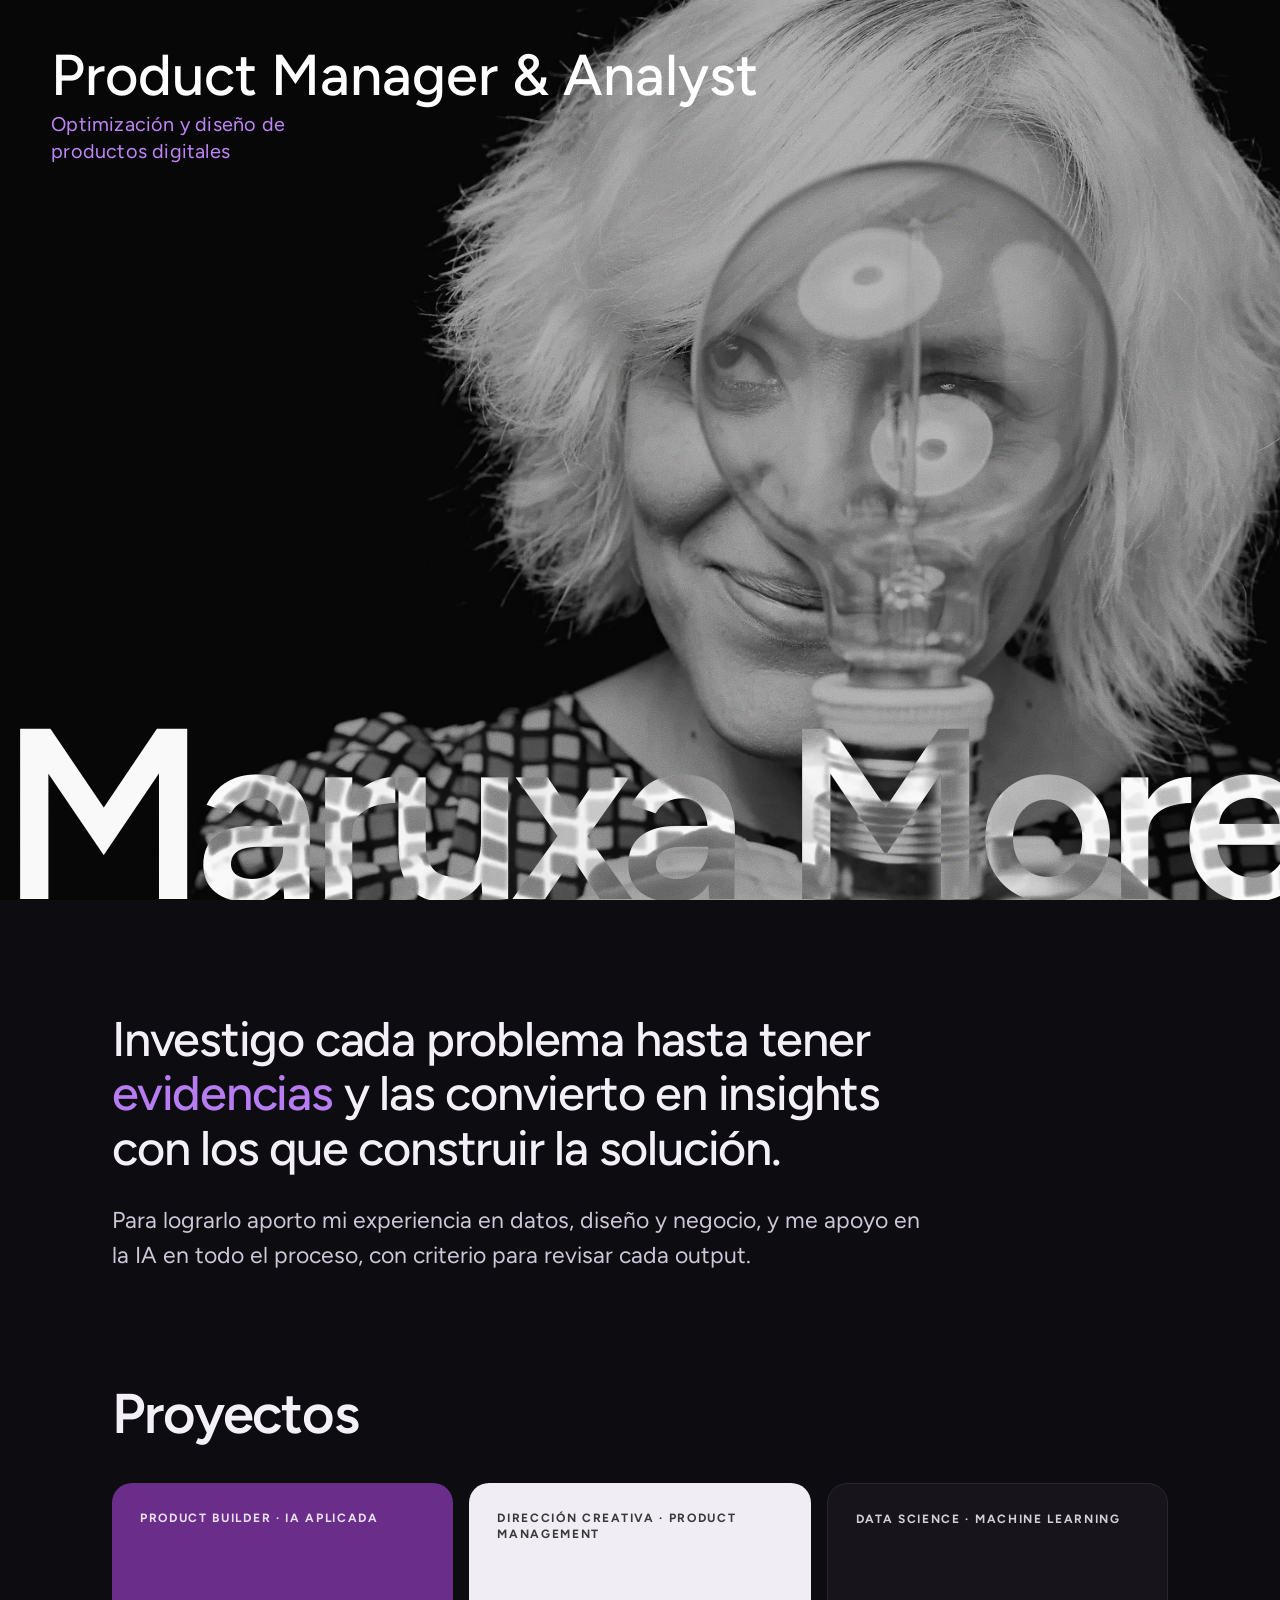
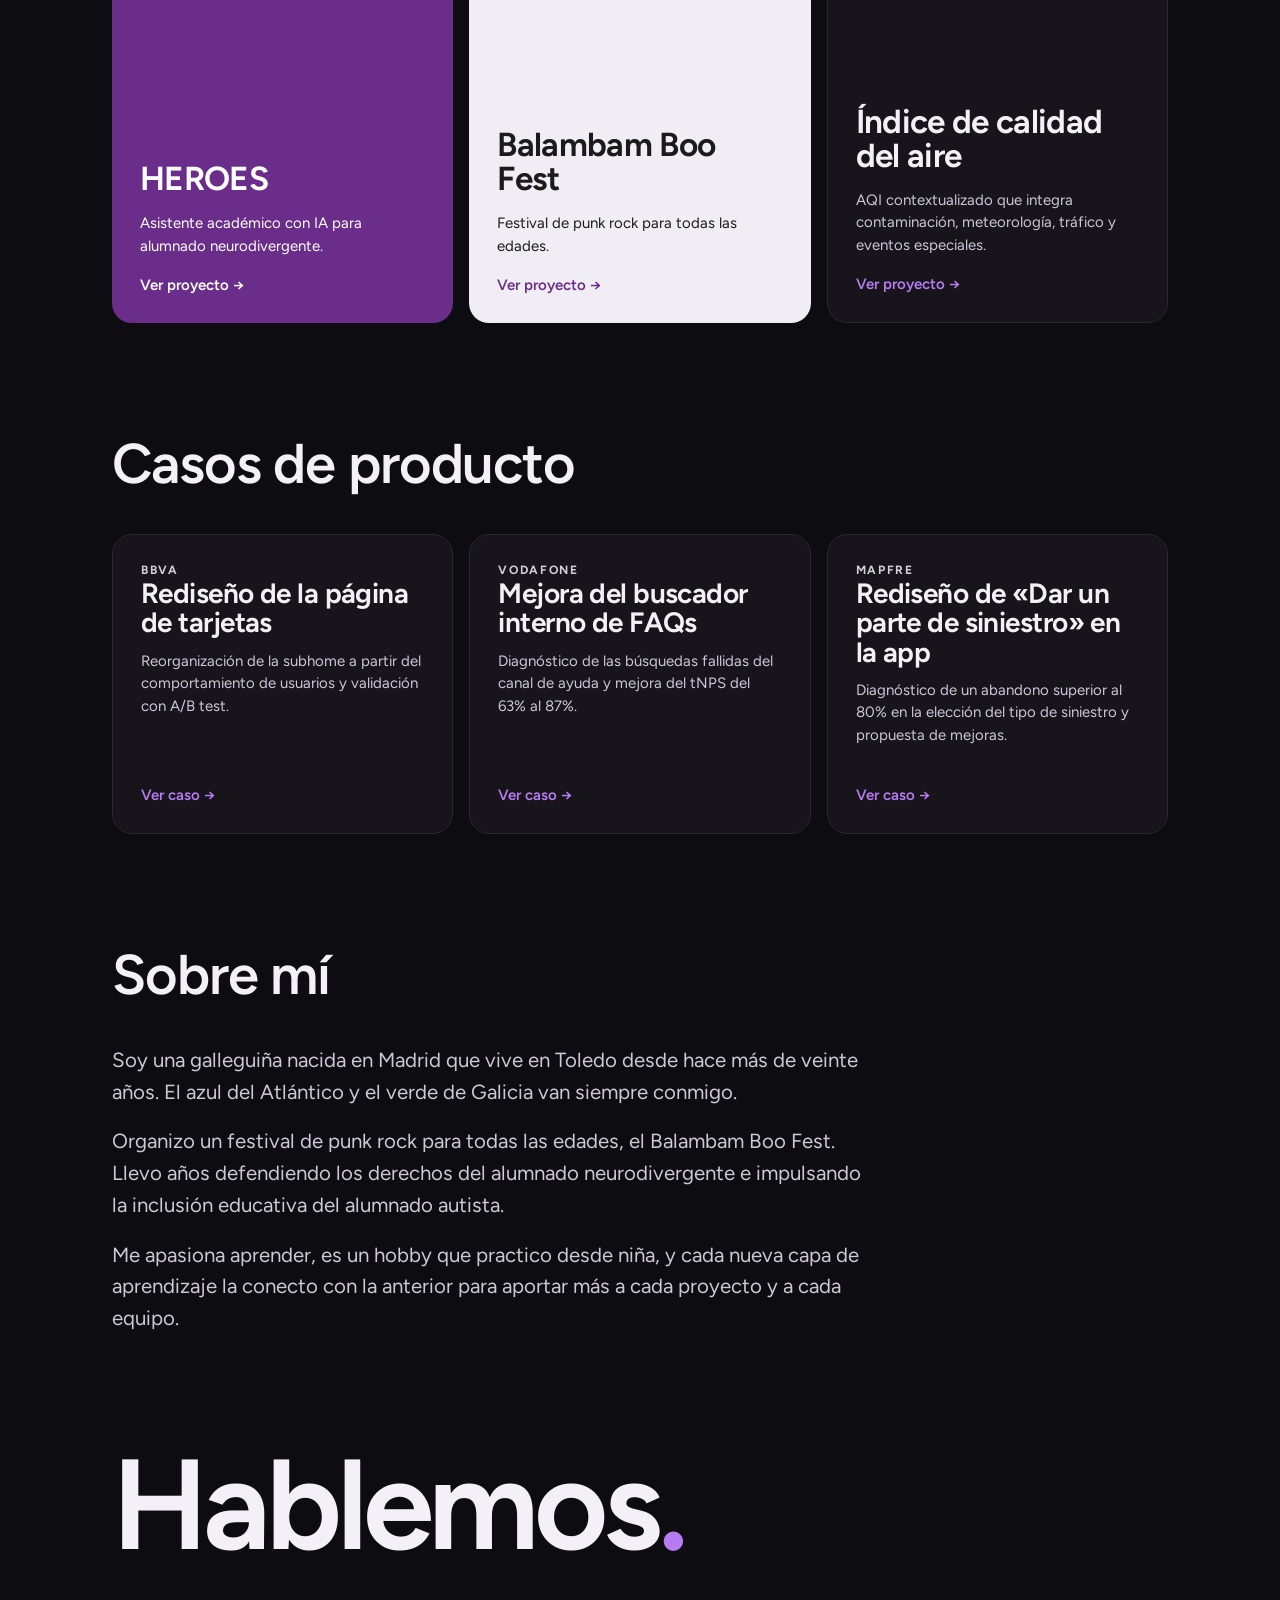
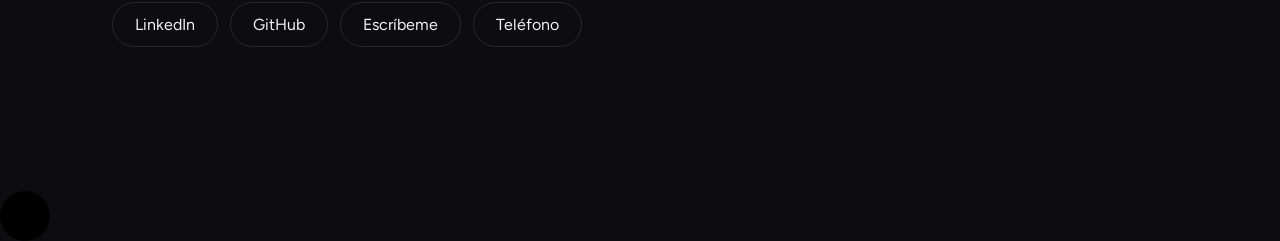
==== commit 3bb5df32: "Actualizar rol a Product Manager & Analyst y card HEROES. Alinea el hero con LinkedIn, mueve «En con" ====
--- a/index.html
+++ b/index.html
@@ -12,14 +12,14 @@
   <meta name="msapplication-TileColor" content="#da532c" />
   <meta name="theme-color" content="#0d0c10" />
 
-  <meta name="description" content="Maruxa Moreira, Product Manager & Builder." />
-  <meta property="og:title" content="Maruxa Moreira | Product Manager & Builder" />
+  <meta name="description" content="Maruxa Moreira, Product Manager & Analyst. Optimización y diseño de productos digitales." />
+  <meta property="og:title" content="Maruxa Moreira | Product Manager & Analyst" />
   <meta property="og:type" content="website" />
   <meta property="og:url" content="https://maruxamoreira.com" />
-  <meta property="og:description" content="Maruxa Moreira, Product Manager & Builder." />
+  <meta property="og:description" content="Maruxa Moreira, Product Manager & Analyst. Optimización y diseño de productos digitales." />
   <meta property="og:image" content="https://maruxamoreira.com/img/Maruxa&Fer29-min.jpg" />
 
-  <title>Maruxa Moreira | Product Manager &amp; Builder</title>
+  <title>Maruxa Moreira | Product Manager &amp; Analyst</title>
   <!-- Favicon Included -->
   <link
    rel="icon"
@@ -36,7 +36,7 @@
   <link rel="manifest" href="img/site.webmanifest" />
   <!-- Main Stylesheet Included -->
   <script>document.documentElement.classList.add("js");</script>
-  <link rel="stylesheet" type="text/css" href="css/style.css?v=home3" />
+  <link rel="stylesheet" type="text/css" href="css/style.css?v=home4" />
  </head>
 
  <body class="home">
@@ -50,7 +50,8 @@
       <div class="header-section">
        <div class="title-wrapper-hero">
         <p class="header-element-subtitle-hero">
-         Product Manager &amp;<br>Builder
+         Product Manager &amp; Analyst
+         <span class="header-element-role-tagline">Optimización y diseño de productos digitales</span>
         </p>
         <h1 class="header-element-title-hero">
          <span class="marquee-track">
@@ -93,7 +94,7 @@
      <h2 class="home-h2">Proyectos</h2>
      <div class="home-project-cards">
       <a class="home-project-card home-project-card--heroes" href="heroes.html">
-       <span class="home-project-tags">IA aplicada · En construcción</span>
+       <span class="home-project-tags">Product Builder · IA Aplicada</span>
        <div class="home-project-body">
         <h3 class="home-project-title">HEROES</h3>
         <p class="home-project-desc">Asistente académico con IA para alumnado neurodivergente.</p>
--- a/css/style.css
+++ b/css/style.css
@@ -417,6 +417,17 @@
     padding: 0;
     z-index: 2;
     font-family: 'Figtree', sans-serif;
+}
+
+.header-element-role-tagline {
+    display: block;
+    margin-top: 0.28em;
+    max-width: 22ch;
+    font-size: clamp(14px, 1.55vw, 22px);
+    font-weight: 400;
+    line-height: 1.35;
+    letter-spacing: 0.01em;
+    color: var(--home-accent, #b77cf2);
 }
 
 .header-element-title {
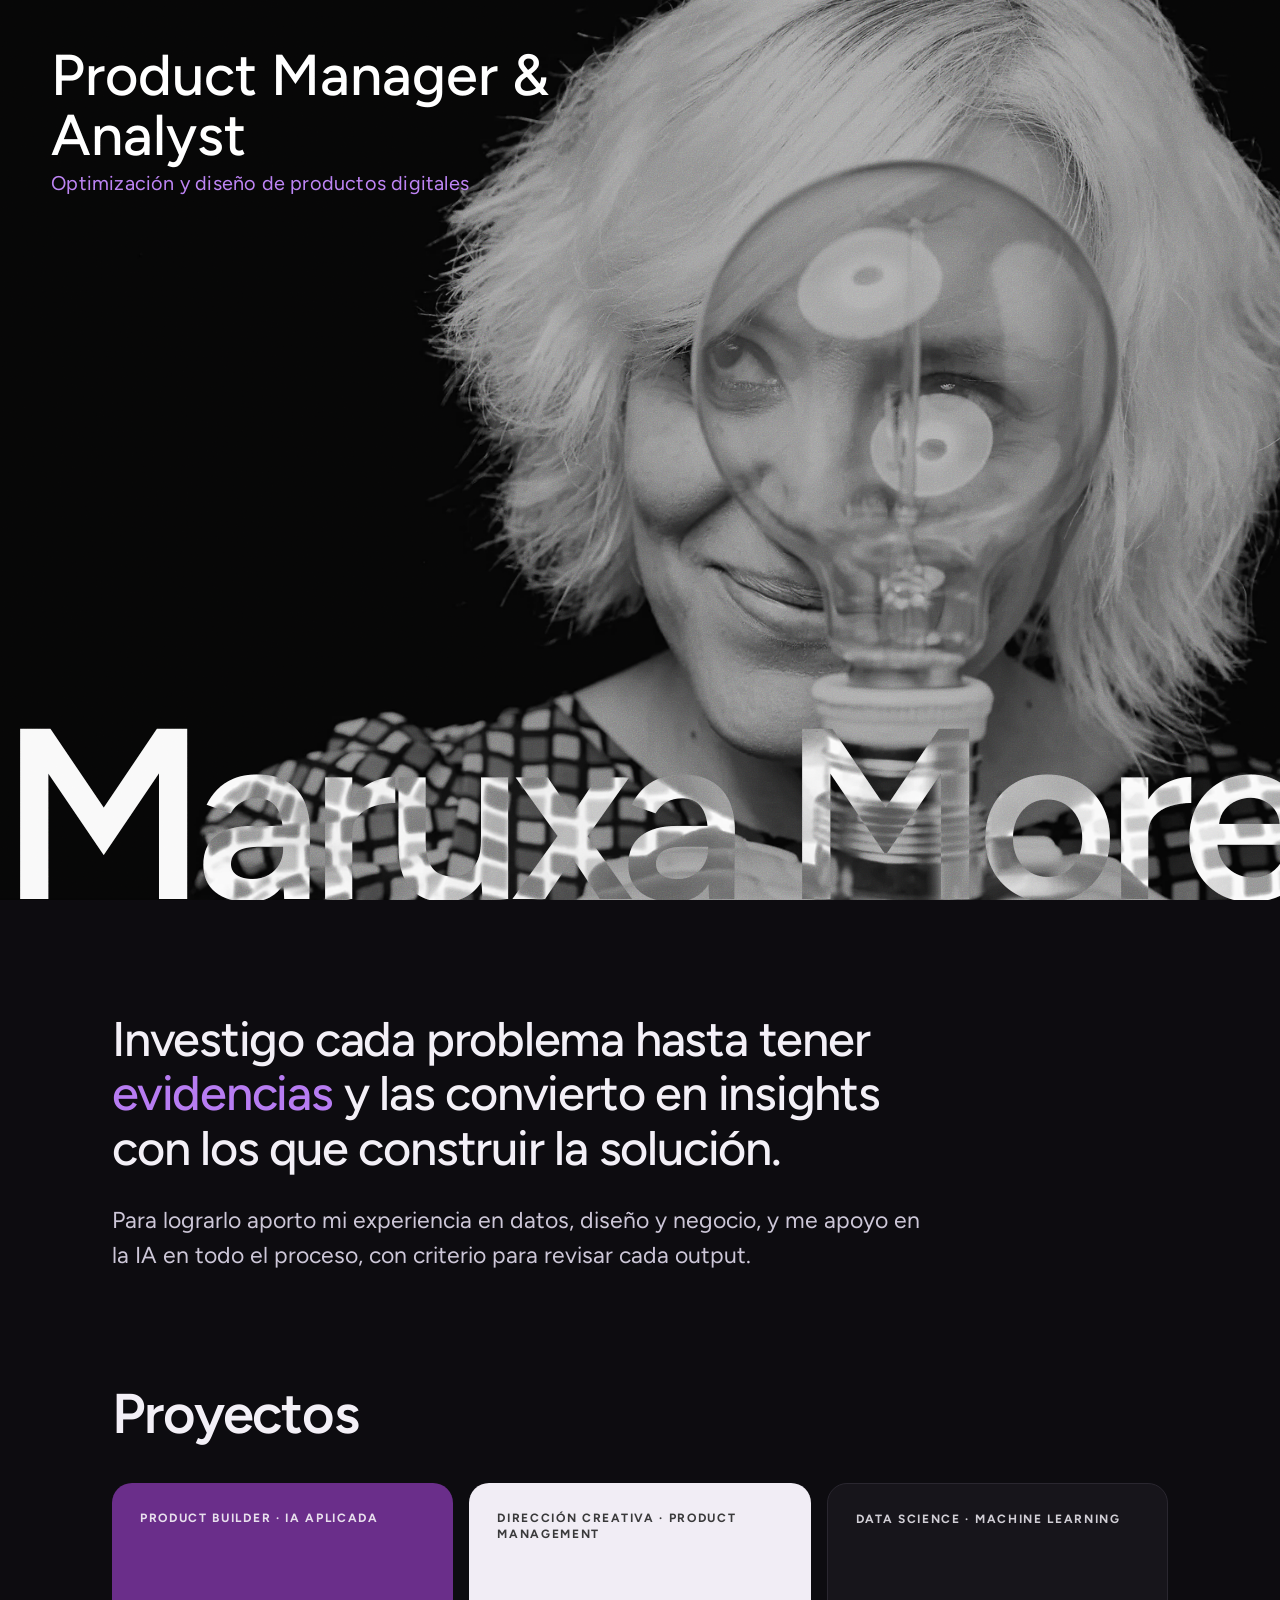
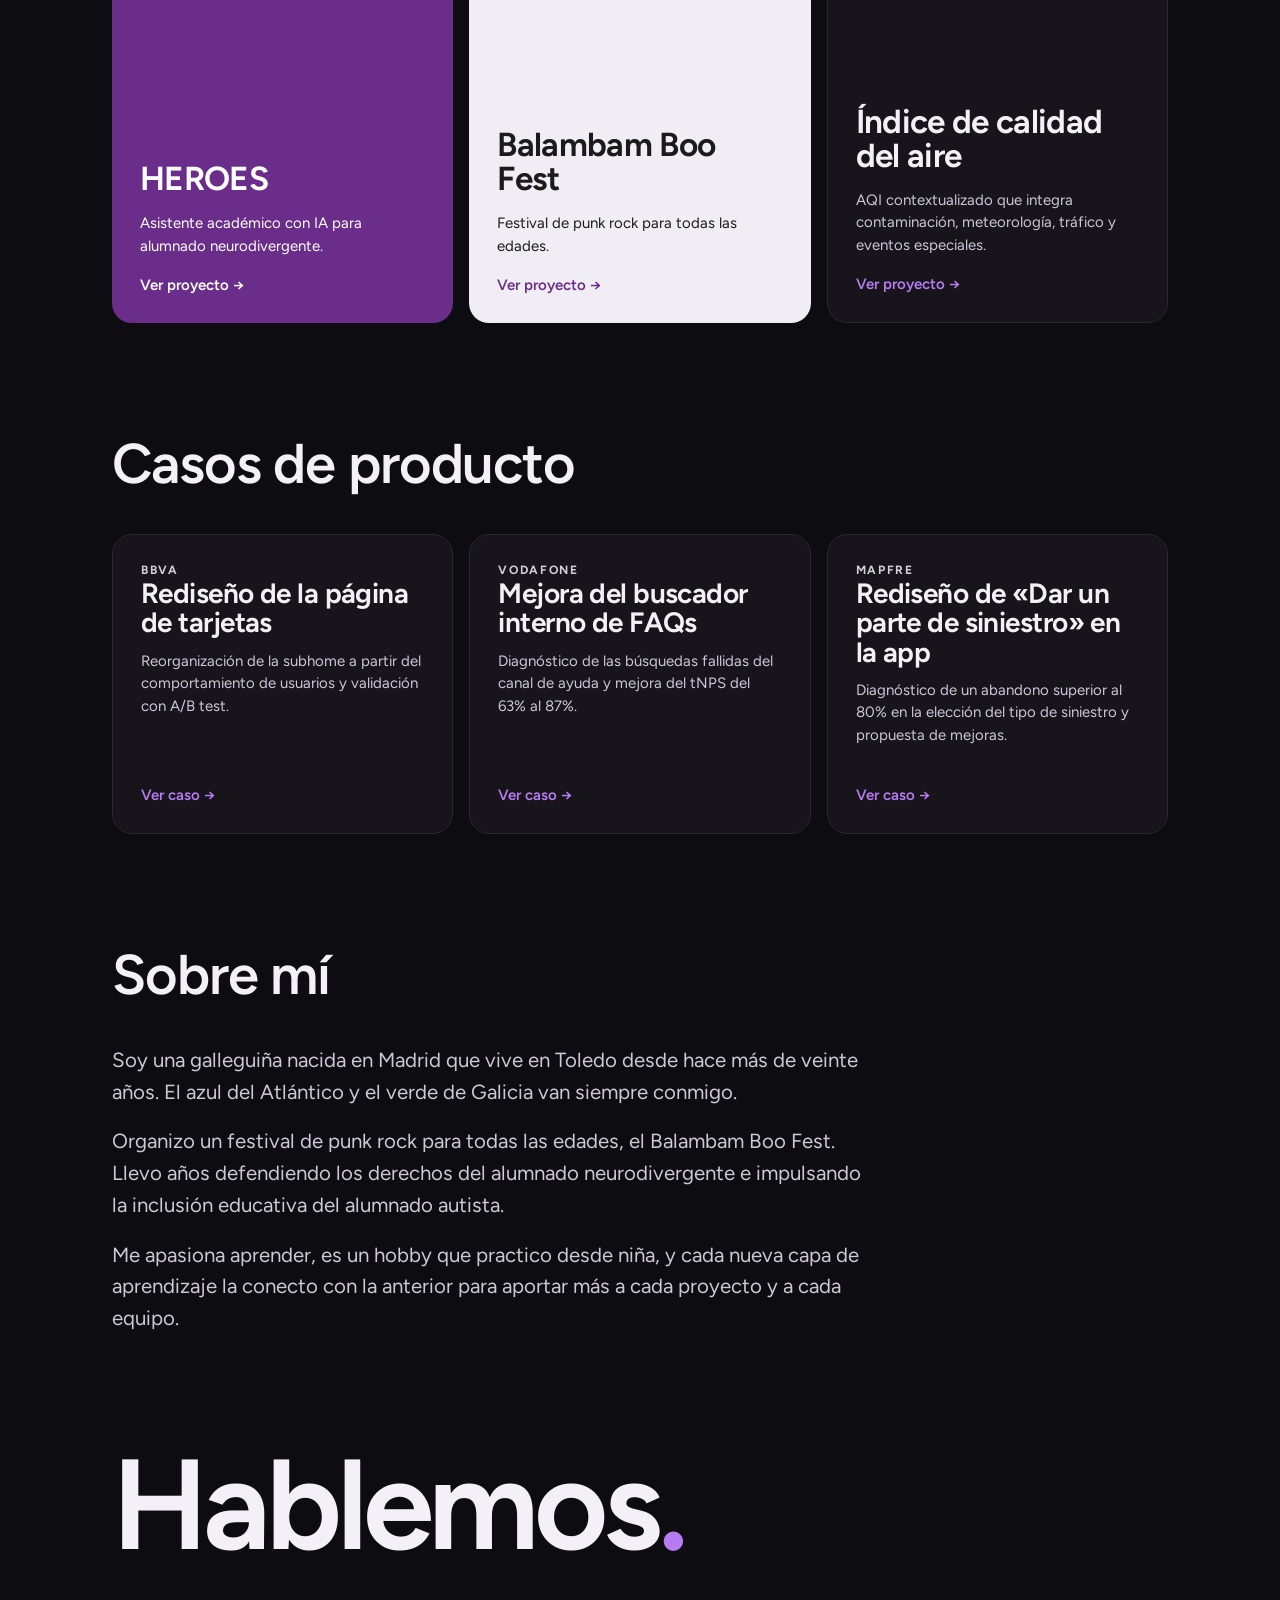
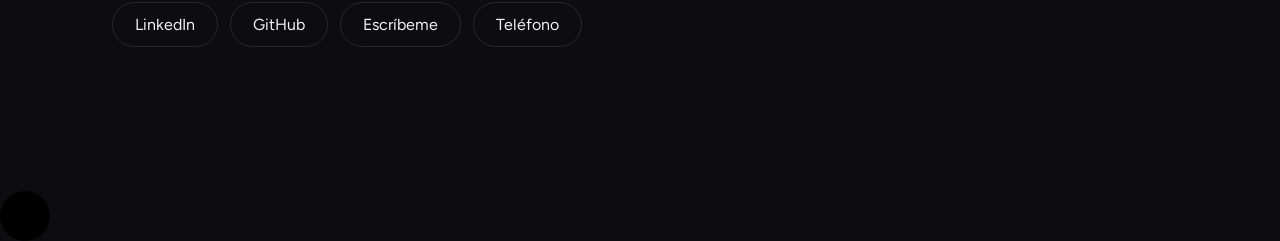
==== commit 45e50c95: "Hero: rol en dos líneas y subtítulo morado en una. Co-authored-by: Cursor <cursoragent@cursor.com>" ====
--- a/index.html
+++ b/index.html
@@ -36,7 +36,7 @@
   <link rel="manifest" href="img/site.webmanifest" />
   <!-- Main Stylesheet Included -->
   <script>document.documentElement.classList.add("js");</script>
-  <link rel="stylesheet" type="text/css" href="css/style.css?v=home4" />
+  <link rel="stylesheet" type="text/css" href="css/style.css?v=home5" />
  </head>
 
  <body class="home">
@@ -50,7 +50,7 @@
       <div class="header-section">
        <div class="title-wrapper-hero">
         <p class="header-element-subtitle-hero">
-         Product Manager &amp; Analyst
+         Product Manager &amp;<br>Analyst
          <span class="header-element-role-tagline">Optimización y diseño de productos digitales</span>
         </p>
         <h1 class="header-element-title-hero">
--- a/css/style.css
+++ b/css/style.css
@@ -422,11 +422,12 @@
 .header-element-role-tagline {
     display: block;
     margin-top: 0.28em;
-    max-width: 22ch;
+    max-width: none;
     font-size: clamp(14px, 1.55vw, 22px);
     font-weight: 400;
-    line-height: 1.35;
+    line-height: 1.25;
     letter-spacing: 0.01em;
+    white-space: nowrap;
     color: var(--home-accent, #b77cf2);
 }
 
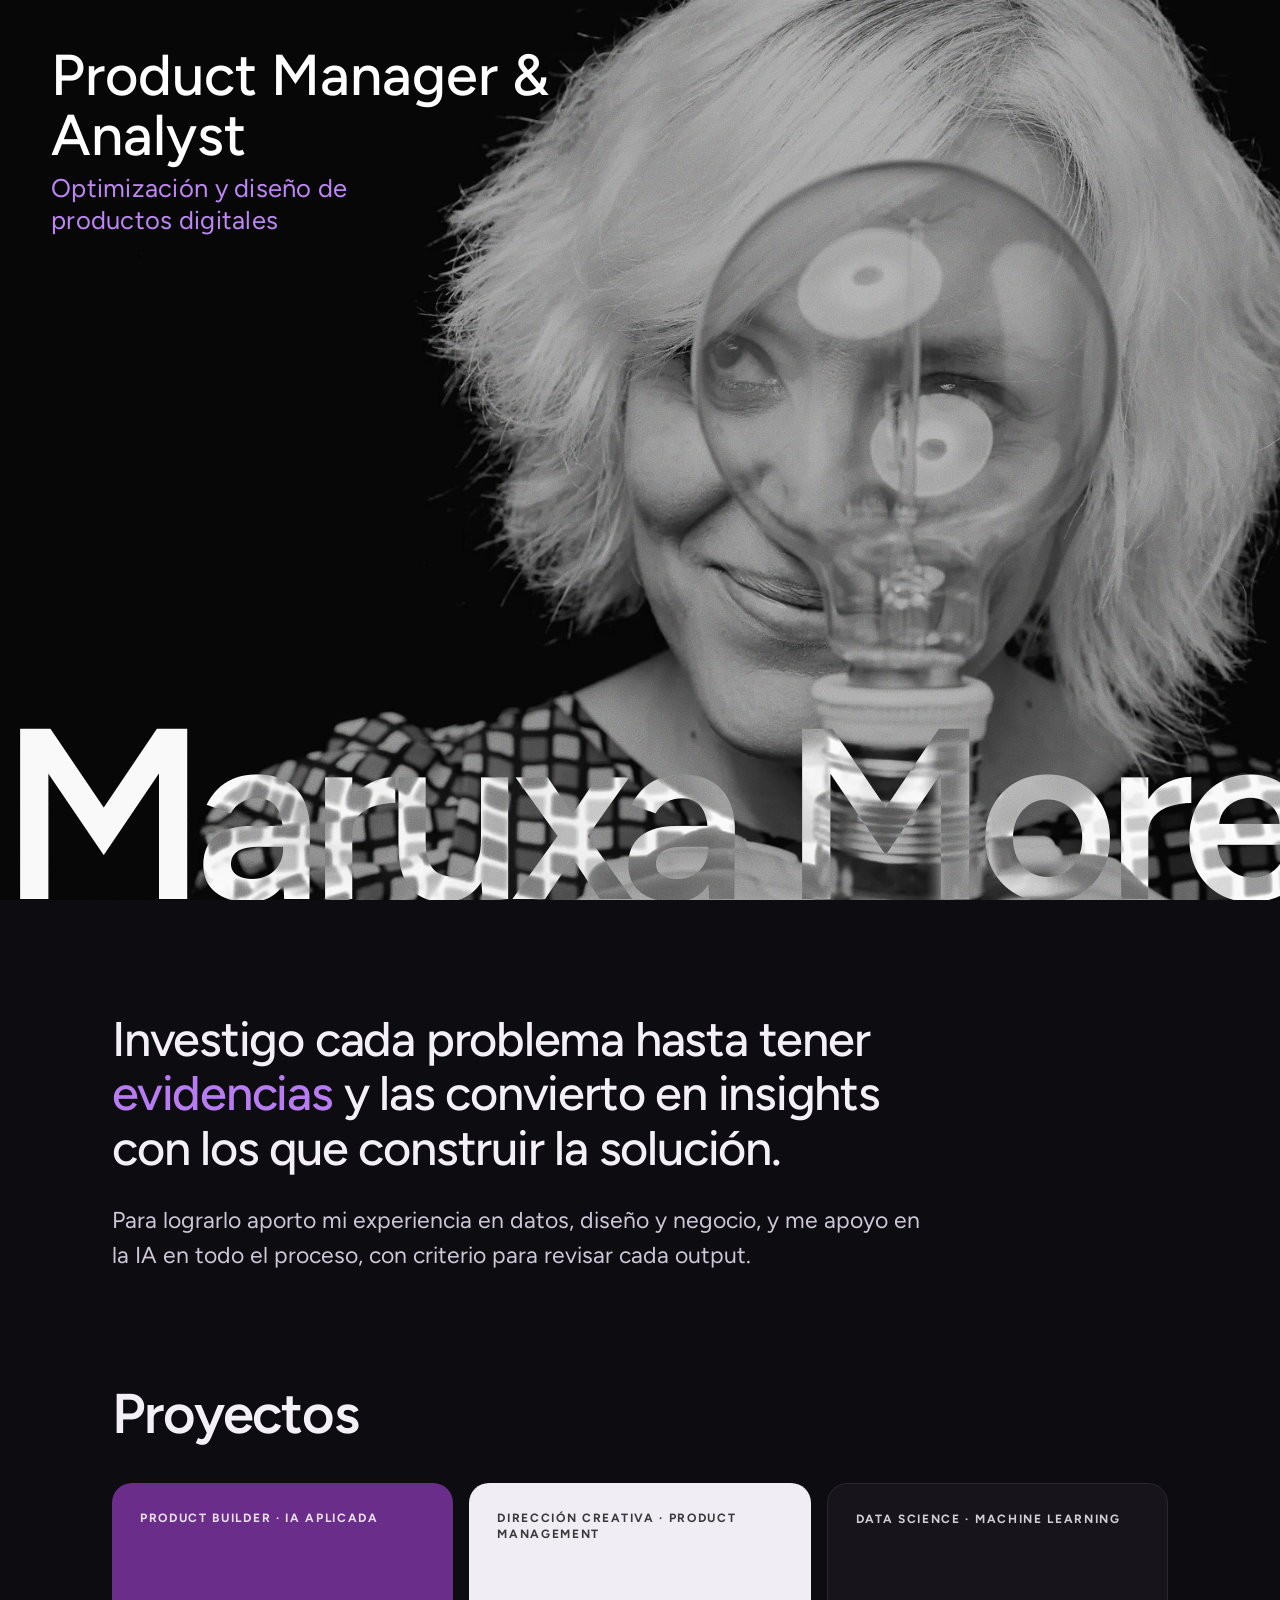
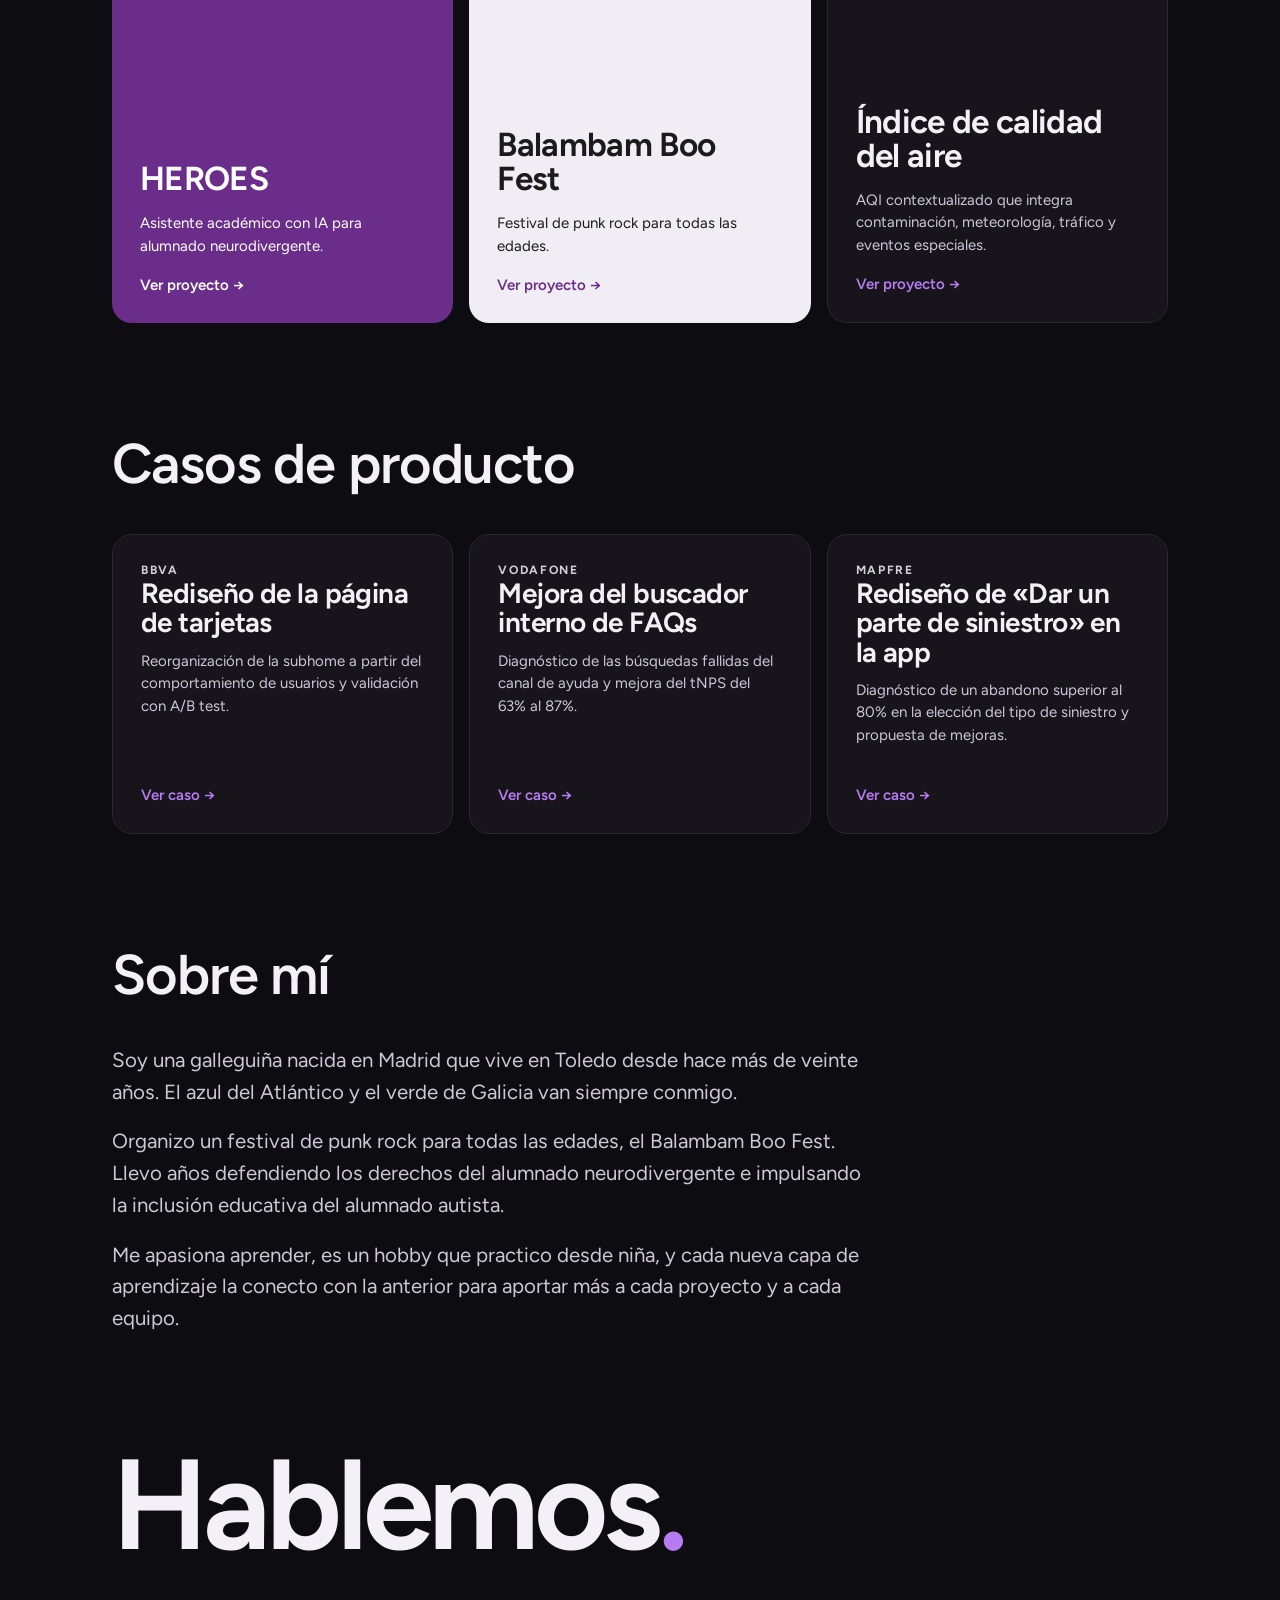
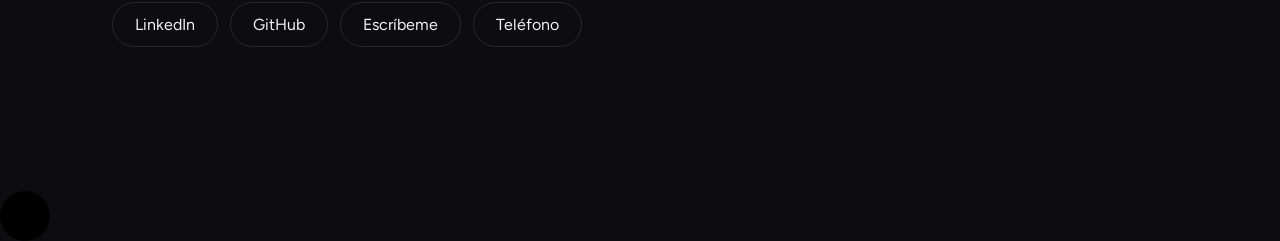
==== commit 819c1ff5: "Hero: subtítulo más legible en escritorio y móvil. Co-authored-by: Cursor <cursoragent@cursor.com>" ====
--- a/index.html
+++ b/index.html
@@ -36,7 +36,7 @@
   <link rel="manifest" href="img/site.webmanifest" />
   <!-- Main Stylesheet Included -->
   <script>document.documentElement.classList.add("js");</script>
-  <link rel="stylesheet" type="text/css" href="css/style.css?v=home5" />
+  <link rel="stylesheet" type="text/css" href="css/style.css?v=home6" />
  </head>
 
  <body class="home">
--- a/css/style.css
+++ b/css/style.css
@@ -422,12 +422,11 @@
 .header-element-role-tagline {
     display: block;
     margin-top: 0.28em;
-    max-width: none;
-    font-size: clamp(14px, 1.55vw, 22px);
+    max-width: 15em;
+    font-size: clamp(16px, 2vw, 30px);
     font-weight: 400;
     line-height: 1.25;
     letter-spacing: 0.01em;
-    white-space: nowrap;
     color: var(--home-accent, #b77cf2);
 }
 
@@ -1833,6 +1832,15 @@
         object-position: min(0px, max(calc(100vw - 150dvh), calc(50vw - 50dvh))) center;
     }
 
+    .hero .image_container::before {
+        content: "";
+        position: absolute;
+        inset: 0;
+        z-index: 1;
+        pointer-events: none;
+        background: linear-gradient(to bottom, rgba(0, 0, 0, 0.65) 0%, rgba(0, 0, 0, 0) 40%);
+    }
+
     .header-element-title-hero {
         font-size: min(40vw, 24dvh);
         mix-blend-mode: unset;
@@ -1841,6 +1849,11 @@
     .header-element-subtitle-hero {
         top: 24px;
         font-size: clamp(28px, 10vw, 64px);
+    }
+
+    .header-element-role-tagline {
+        color: #fff;
+        font-size: clamp(16px, 4.5vw, 22px);
     }
 }
 
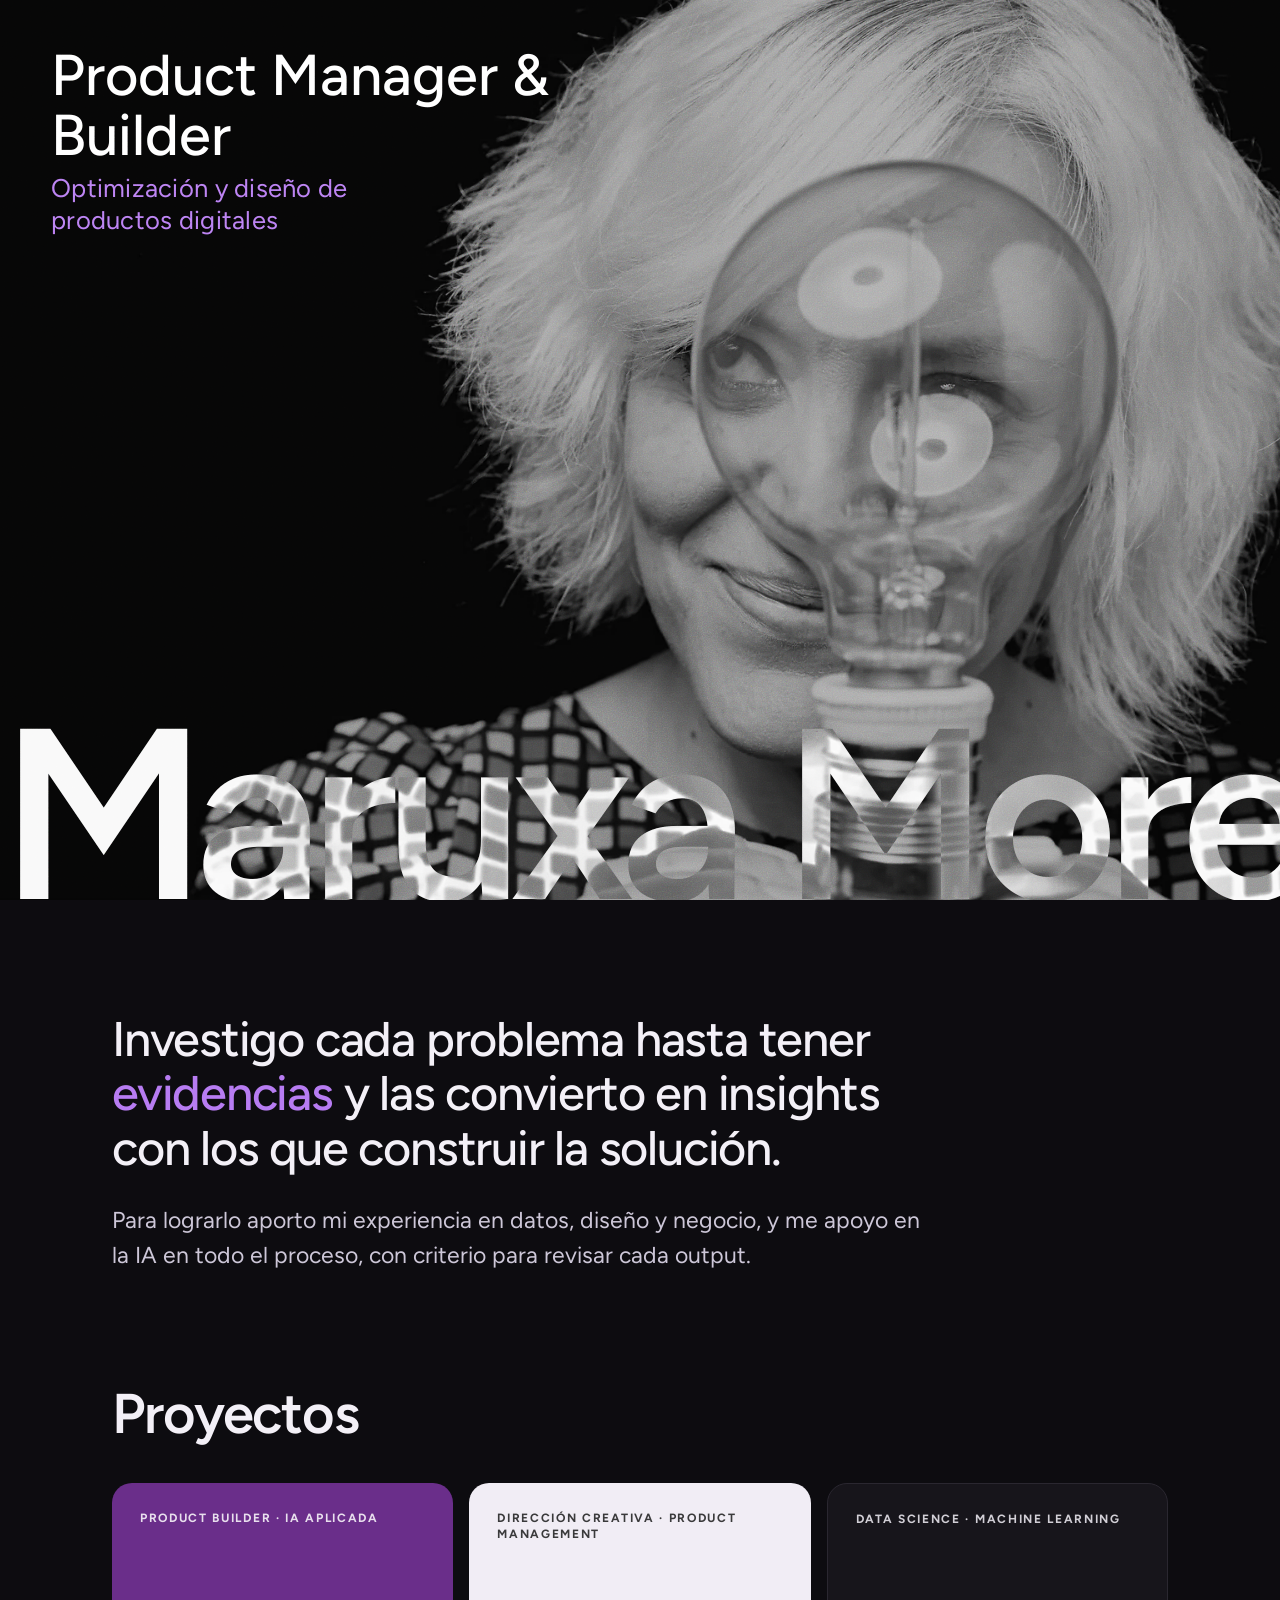
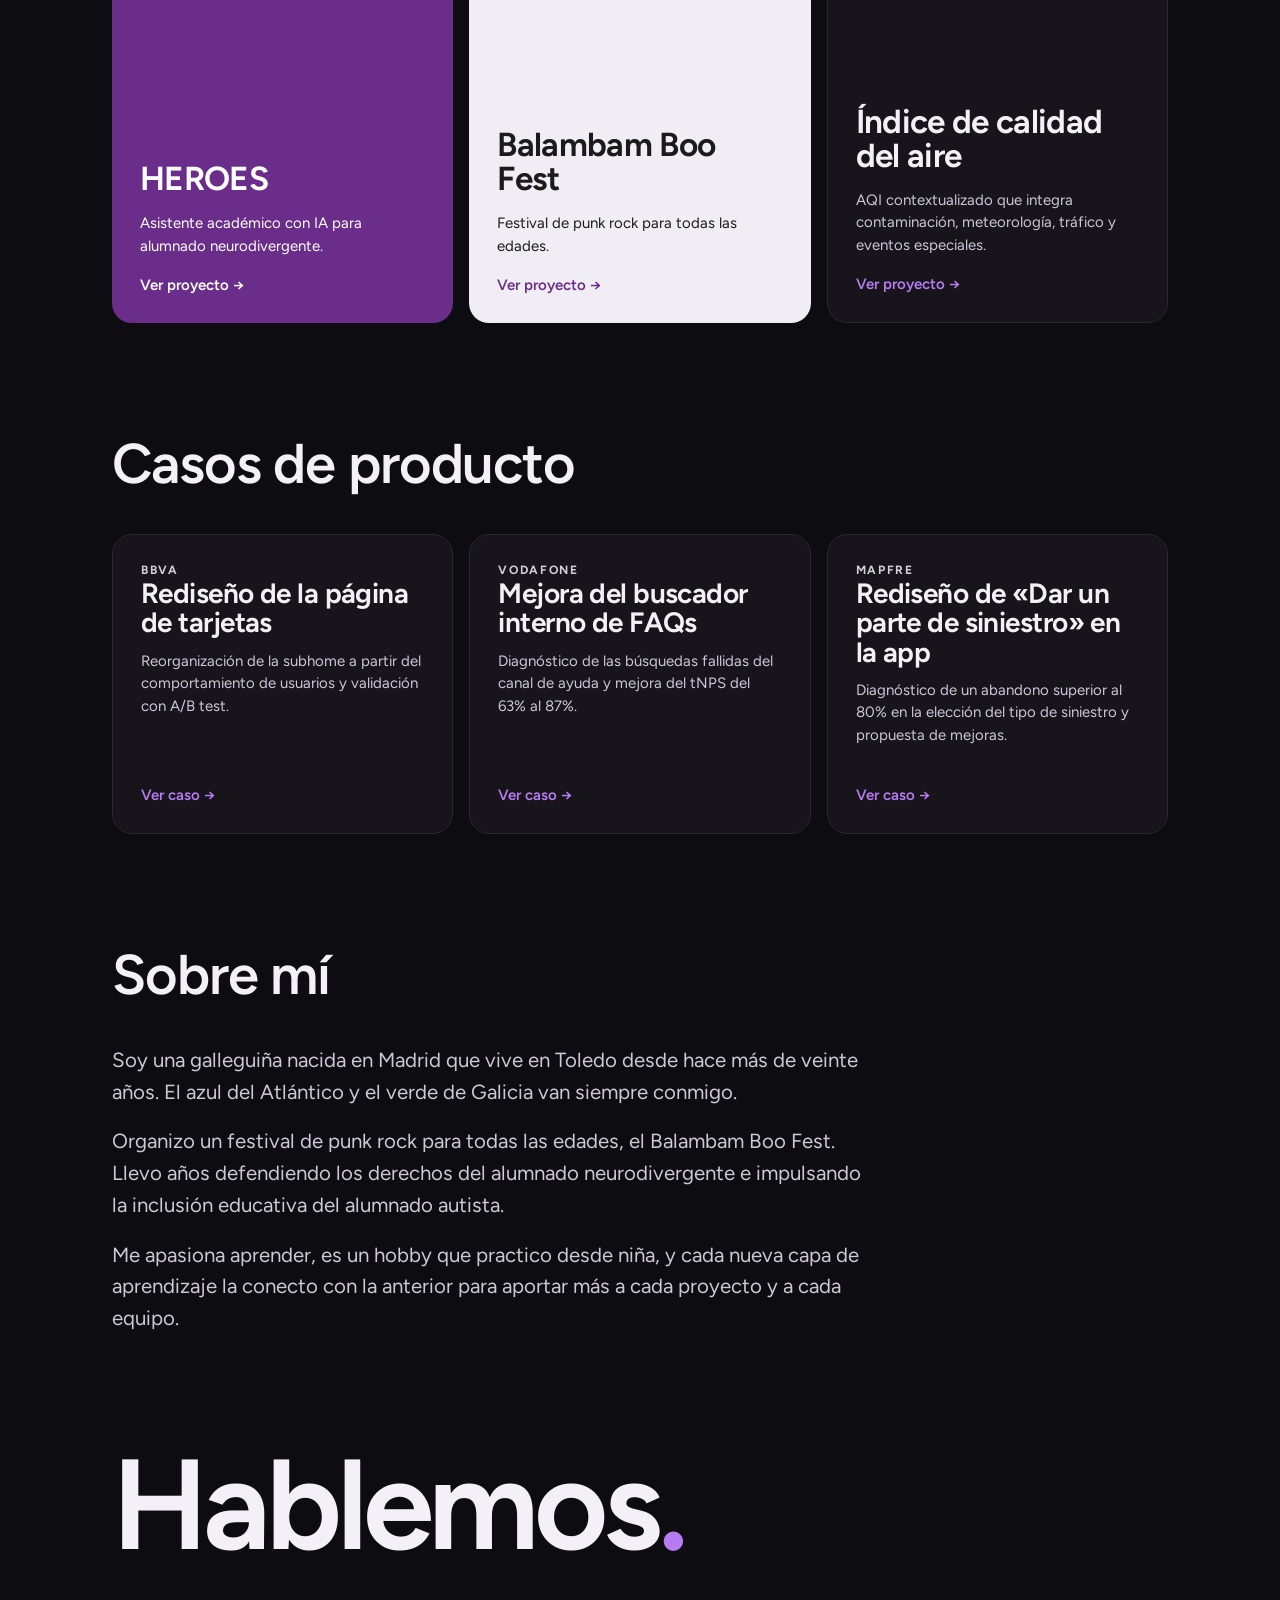
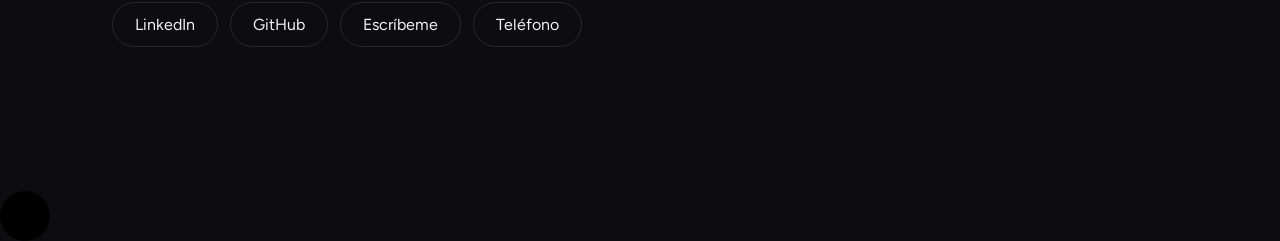
==== commit ce05ab24: "Hero: volver a Product Manager & Builder. Co-authored-by: Cursor <cursoragent@cursor.com>" ====
--- a/index.html
+++ b/index.html
@@ -12,14 +12,14 @@
   <meta name="msapplication-TileColor" content="#da532c" />
   <meta name="theme-color" content="#0d0c10" />
 
-  <meta name="description" content="Maruxa Moreira, Product Manager & Analyst. Optimización y diseño de productos digitales." />
-  <meta property="og:title" content="Maruxa Moreira | Product Manager & Analyst" />
+  <meta name="description" content="Maruxa Moreira, Product Manager & Builder. Optimización y diseño de productos digitales." />
+  <meta property="og:title" content="Maruxa Moreira | Product Manager & Builder" />
   <meta property="og:type" content="website" />
   <meta property="og:url" content="https://maruxamoreira.com" />
-  <meta property="og:description" content="Maruxa Moreira, Product Manager & Analyst. Optimización y diseño de productos digitales." />
+  <meta property="og:description" content="Maruxa Moreira, Product Manager & Builder. Optimización y diseño de productos digitales." />
   <meta property="og:image" content="https://maruxamoreira.com/img/Maruxa&Fer29-min.jpg" />
 
-  <title>Maruxa Moreira | Product Manager &amp; Analyst</title>
+  <title>Maruxa Moreira | Product Manager &amp; Builder</title>
   <!-- Favicon Included -->
   <link
    rel="icon"
@@ -50,7 +50,7 @@
       <div class="header-section">
        <div class="title-wrapper-hero">
         <p class="header-element-subtitle-hero">
-         Product Manager &amp;<br>Analyst
+         Product Manager &amp;<br>Builder
          <span class="header-element-role-tagline">Optimización y diseño de productos digitales</span>
         </p>
         <h1 class="header-element-title-hero">
